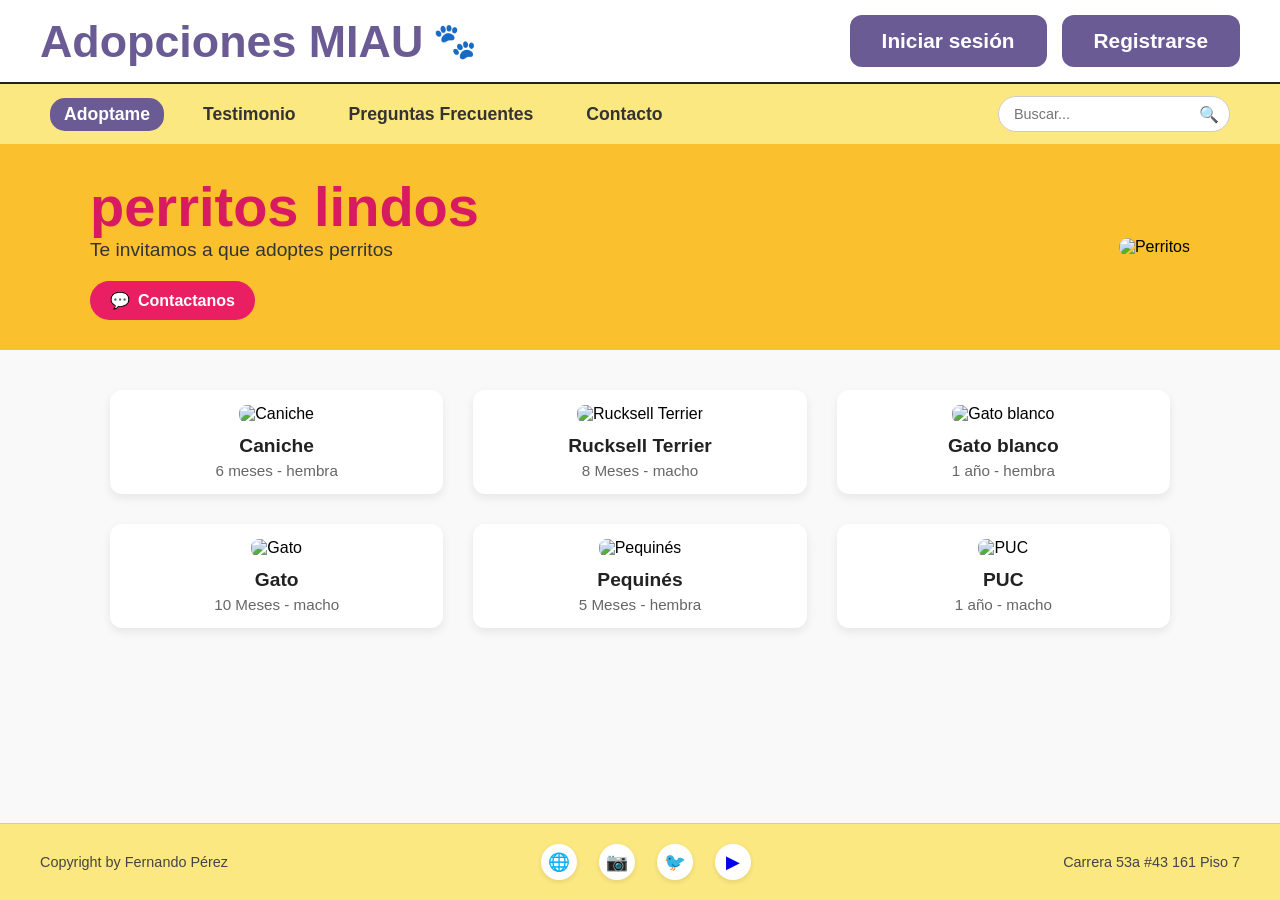
==== index.html @ 215008a0 "arreglo posicion footer y actualizo mas paginas de la web" ====
<!DOCTYPE html>
<html lang="es">
<head>
    <meta charset="UTF-8">
    <meta name="viewport" content="width=device-width, initial-scale=1.0">
    <title>Adopciones MIAU</title>
    <link rel="stylesheet" href="style.css">
</head>
<body>

    <!-- CABECERA PRINCIPAL -->
    <header class="header-top">
        <div class="header-content">
            <div class="brand">
                <span class="brand-text">Adopciones MIAU</span>
                <span class="pata-icon">🐾</span>
            </div>
            <div class="header-right">
                <a href="login.html" class="btn btn-primary">Iniciar sesión</a>
                <a href="registro.html" class="btn btn-secondary">Registrarse</a>
            </div>
        </div>
    </header>

    <!-- BARRA DE NAVEGACIÓN CON ENLACES A CADA PÁGINA -->
    <nav class="nav-bar">
        <div class="nav-links">
            <a href="index.html" class="nav-item active">Adoptame</a>
            <a href="testimonios.html" class="nav-item">Testimonio</a>
            <a href="faq.html" class="nav-item">Preguntas Frecuentes</a>
            <a href="contacto.html" class="nav-item">Contacto</a>
        </div>
        <div class="search-box">
            <input type="text" placeholder="Buscar...">
            <button class="search-btn">🔍</button>
        </div>
    </nav>

    <!-- BANNER DE BIENVENIDA -->
    <section class="hero-banner">
        <div class="hero-content">
            <div class="hero-text">
                <h1>perritos lindos</h1>
                <p>Te invitamos a que adoptes perritos</p>
                <a href="https://wa.me/" target="_blank" class="btn-wsp">
                    <span>💬</span> Contactanos
                </a>
            </div>
            <div class="hero-image">
                <img src="https://images.unsplash.com/photo-1543466835-00a7907e9de1?q=80&w=600" alt="Perritos">
            </div>
        </div>
    </section>

    <!-- CATÁLOGO DE MASCOTAS -->
    <main class="main-container">
        <div class="pets-grid">
            <div class="pet-card">
                <img src="https://images.unsplash.com/photo-1587300003388-59208cc962cb?q=80&w=400" alt="Caniche">
                <h3>Caniche</h3>
                <p>6 meses - hembra</p>
            </div>
            <div class="pet-card">
                <img src="https://images.unsplash.com/photo-1517849845537-4d257902454a?q=80&w=400" alt="Rucksell Terrier">
                <h3>Rucksell Terrier</h3>
                <p>8 Meses - macho</p>
            </div>
            <div class="pet-card">
                <img src="https://images.unsplash.com/photo-1514888286974-6c03e2ca1dba?q=80&w=400" alt="Gato blanco">
                <h3>Gato blanco</h3>
                <p>1 año - hembra</p>
            </div>
            <div class="pet-card">
                <img src="https://images.unsplash.com/photo-1537151625747-768eb6cf92b2?q=80&w=400" alt="Gato">
                <h3>Gato</h3>
                <p>10 Meses - macho</p>
            </div>
            <div class="pet-card">
                <img src="https://images.unsplash.com/photo-1543466835-00a7907e9de1?q=80&w=400" alt="Pequinés">
                <h3>Pequinés</h3>
                <p>5 Meses - hembra</p>
            </div>
            <div class="pet-card">
                <img src="https://images.unsplash.com/photo-1583511655857-d19b40a7a54e?q=80&w=400" alt="PUC">
                <h3>PUC</h3>
                <p>1 año - macho</p>
            </div>
        </div>
    </main>

    <!-- PIE DE PÁGINA -->
    <footer>
        <div class="footer-content">
            <p>Copyright by Fernando Pérez</p>
            <div class="social-icons">
                <a href="#">🌐</a>
                <a href="#">📷</a>
                <a href="#">🐦</a>
                <a href="#">▶</a>
            </div>
            <p>Carrera 53a #43 161 Piso 7</p>
        </div>
    </footer>

</body>
</html>
---- style.css ----
/* Reseteo general */
* {
    margin: 0;
    padding: 0;
    box-sizing: border-box;
    font-family: Arial, Helvetica, sans-serif;
}

body {
    background-color: #f9f9f9;
}

/* --- CABECERA VIOLETA ORIGINAL --- */
.header-top {
    width: 100%;
    background-color: #ffffff;
    border-bottom: 2px solid #222;
    padding: 15px 40px;
}

.header-content {
    display: flex;
    justify-content: space-between;
    align-items: center;
}

.brand {
    display: flex;
    align-items: center;
    gap: 10px;
}

.brand-text {
    font-size: 2.8rem;
    font-weight: bold;
    color: #6b5b95;
}

.pata-icon {
    font-size: 2.2rem;
}

.header-right {
    display: flex;
    gap: 15px;
}

/* Estilo para agrandar los botones de la cabecera */
.btn {
    text-decoration: none;
    padding: 14px 32px;      /* Más altos y más anchos */
    border-radius: 12px;     /* Bordes suavemente redondeados */
    font-size: 1.3rem;       /* Texto más grande */
    font-weight: bold;
    background-color: #6b5b95;
    color: #ffffff;
    transition: all 0.2s ease;
    display: inline-block;
}

.btn:hover {
    background-color: #55477b;
    transform: translateY(-2px); /* Efecto al pasar el mouse */
}

/* --- BARRA DE NAVEGACIÓN AMARILLA */
.nav-bar {
    background-color: #fce881;
    display: flex;
    justify-content: space-between;
    align-items: center;
    padding: 12px 50px;
}

.nav-links {
    display: flex;
    gap: 25px;
}

.nav-item {
    text-decoration: none;
    color: #333;
    font-weight: bold;
    font-size: 1.1rem;
    padding: 6px 14px;
    border-radius: 15px;
}

.nav-item.active, .nav-item:hover {
    background-color: #6b5b95;
    color: white;
}

.search-box {
    display: flex;
    align-items: center;
    background: white;
    border-radius: 20px;
    padding: 4px 10px;
    border: 1px solid #ccc;
}

.search-box input {
    border: none;
    outline: none;
    padding: 5px;
    font-size: 0.9rem;
}

.search-btn {
    background: none;
    border: none;
    cursor: pointer;
    font-size: 1rem;
}

/* BANNER PRINCIPAL */
.hero-banner {
    background-color: #fbc02d;
    padding: 30px 50px;
}

.hero-content {
    display: flex;
    justify-content: space-between;
    align-items: center;
    max-width: 1100px;
    margin: 0 auto;
}

.hero-text h1 {
    font-size: 3.5rem;
    color: #d81b60;
    font-family: 'Comic Sans MS', cursive, sans-serif;
}

.hero-text p {
    font-size: 1.2rem;
    color: #333;
    margin-bottom: 20px;
}

.btn-wsp {
    display: inline-flex;
    align-items: center;
    gap: 8px;
    background-color: #e91e63;
    color: white;
    padding: 10px 20px;
    border-radius: 20px;
    text-decoration: none;
    font-weight: bold;
}

.hero-image img {
    max-width: 380px;
    border-radius: 15px;
    object-fit: cover;
}

/* --- CATÁLOGO DE MASCOTAS --- */
.main-container {
    max-width: 1100px;
    margin: 40px auto;
    padding: 0 20px;
}

.pets-grid {
    display: grid;
    grid-template-columns: repeat(auto-fit, minmax(280px, 1fr));
    gap: 30px;
}

.pet-card {
    background: white;
    border-radius: 12px;
    padding: 15px;
    text-align: center;
    box-shadow: 0 4px 10px rgba(0, 0, 0, 0.08);
}

.pet-card img {
    width: 100%;
    height: 220px;
    object-fit: cover;
    border-radius: 8px;
    margin-bottom: 12px;
}

.pet-card h3 {
    font-size: 1.2rem;
    color: #222;
    margin-bottom: 5px;
}

.pet-card p {
    color: #666;
    font-size: 0.95rem;
}

/* --- PIE DE PÁGINA --- */
footer {
    background-color: #fce881;
    padding: 15px 40px;
    margin-top: 50px;
}

.footer-content {
    display: flex;
    justify-content: space-between;
    align-items: center;
    font-size: 0.9rem;
    color: #444;
}

.social-icons a {
    text-decoration: none;
    font-size: 1.2rem;
    margin: 0 5px;
}
/* --- ESTILOS DE VISTAS SECUNDARIAS --- */
.layout-two-cols {
    display: grid;
    grid-template-columns: 1fr 1fr;
    gap: 40px;
    align-items: start;
}

/* Tarjeta Rosa para Formularios */
.pink-form-card {
    background-color: #ff6b6b;
    padding: 30px;
    border-radius: 25px;
    color: white;
    box-shadow: 0 4px 15px rgba(0,0,0,0.1);
}

.pink-form-card h2 {
    font-size: 1.8rem;
    margin-bottom: 20px;
    text-align: center;
    font-family: 'Comic Sans MS', cursive, sans-serif;
}

.pink-form-card label {
    display: block;
    margin-bottom: 5px;
    font-weight: bold;
    font-size: 0.9rem;
}

.pink-form-card input, 
.pink-form-card textarea {
    width: 100%;
    padding: 10px;
    border: none;
    border-radius: 12px;
    margin-bottom: 15px;
    outline: none;
}

.form-actions-inline {
    display: flex;
    justify-content: space-between;
    align-items: center;
}

.btn-attach {
    background: white;
    border: none;
    padding: 8px 15px;
    border-radius: 12px;
    font-weight: bold;
    cursor: pointer;
    color: #333;
}

.btn-send {
    background-color: #6b5b95;
    color: white;
    border: none;
    padding: 10px 20px;
    border-radius: 15px;
    font-weight: bold;
    cursor: pointer;
}

/* Testimonios */
.testimonial-card {
    display: flex;
    gap: 15px;
    background: white;
    padding: 15px;
    border-radius: 12px;
    margin-bottom: 20px;
    box-shadow: 0 2px 8px rgba(0,0,0,0.05);
}

.testimonial-card img {
    width: 100px;
    height: 120px;
    object-fit: cover;
    border-radius: 8px;
}

.testimonial-info p {
    font-size: 0.85rem;
    color: #555;
    margin-top: 5px;
}

/* Preguntas Frecuentes */
.faq-item {
    background: #fff8e7;
    margin-bottom: 10px;
    padding: 12px 18px;
    border-radius: 15px;
    cursor: pointer;
    font-weight: bold;
    color: #333;
}

.faq-item p {
    font-weight: normal;
    margin-top: 10px;
    font-size: 0.9rem;
    color: #555;
}

/* Contacto */
.hours-box {
    border: 1px solid #ccc;
    padding: 15px;
    text-align: center;
    border-radius: 8px;
    background: white;
    margin-bottom: 20px;
}

.location-box {
    text-align: center;
    margin-bottom: 20px;
}

.location-box h3, .wsp-box h3 {
    margin-bottom: 8px;
}

.wsp-box {
    text-align: center;
}

.wsp-large-btn {
    font-size: 3rem;
    text-decoration: none;
}
/* --- ARREGLAR DISEÑO DE LA PÁGINA Y EL FOOTER --- */
body {
    background-color: #f9f9f9;
    min-height: 100vh;
    display: flex;
    flex-direction: column;
}

/* Hace que el contenido principal ocupe el espacio y empuje el footer abajo */
.main-container {
    flex: 1;
    max-width: 1100px;
    margin: 40px auto;
    padding: 0 20px;
    width: 100%;
}

/* --- ESTILO MEJORADO PARA EL FOOTER Y SUS ÍCONOS --- */
footer {
    background-color: #fce881;
    padding: 20px 40px;
    margin-top: auto; /* Empuja el footer siempre al fondo de la pantalla */
    border-top: 1px solid #ebd260;
}

.footer-content {
    display: flex;
    justify-content: space-between;
    align-items: center;
    font-size: 0.9rem;
    color: #444;
    max-width: 1200px;
    margin: 0 auto;
}

.social-icons {
    display: flex;
    gap: 12px;
}

/* Convierte cada ícono en un botoncito circular blanco con sombrita */
.social-icons a {
    display: flex;
    align-items: center;
    justify-content: center;
    width: 36px;
    height: 36px;
    background-color: #ffffff;
    border-radius: 50%;
    text-decoration: none;
    font-size: 1.1rem;
    box-shadow: 0 2px 5px rgba(0, 0, 0, 0.1);
    transition: transform 0.2s ease;
}

.social-icons a:hover {
    transform: scale(1.1);
}
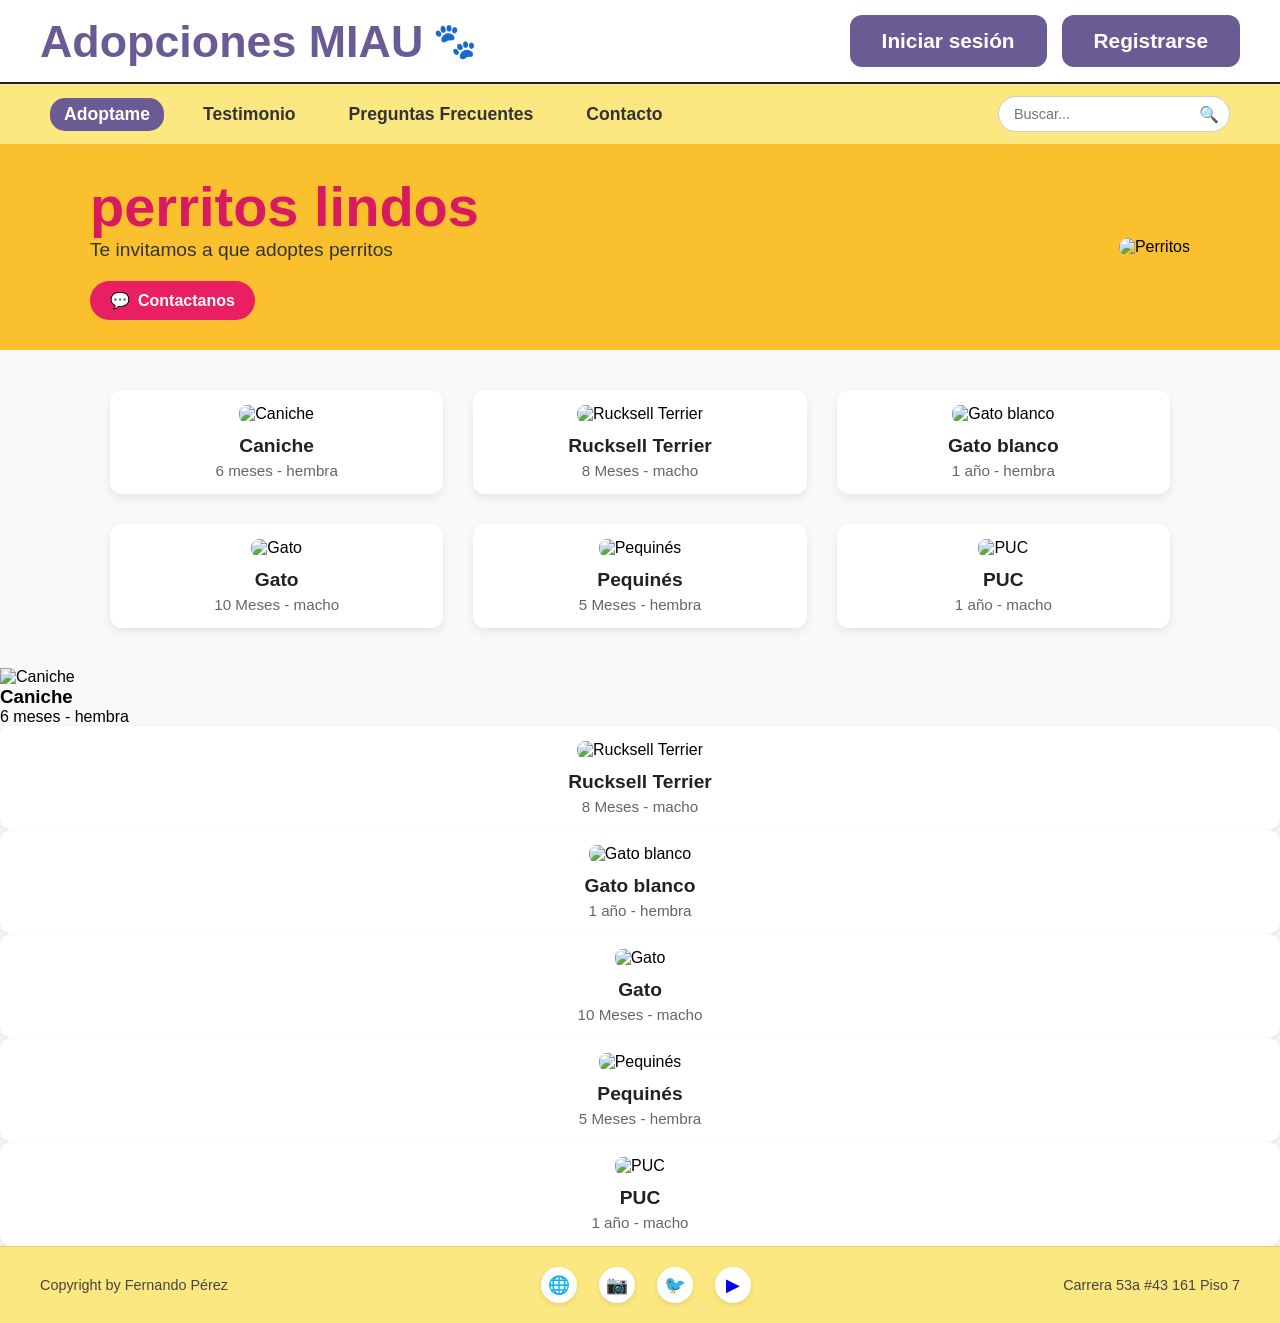
==== commit e1d78451: "Inclusion de backend al codigo (anda el registro y login y la busqueda) git commit -m e" ====
--- a/index.html
+++ b/index.html
@@ -52,10 +52,10 @@
         </div>
     </section>
 
-    <!-- CATÁLOGO DE MASCOTAS -->
+    <!-- CATÁLOGO DE MASCOTAS  -->
     <main class="main-container">
-        <div class="pets-grid">
-            <div class="pet-card">
+        <div class="pets-grid"></div>
+    </main>
                 <img src="https://images.unsplash.com/photo-1587300003388-59208cc962cb?q=80&w=400" alt="Caniche">
                 <h3>Caniche</h3>
                 <p>6 meses - hembra</p>
@@ -102,5 +102,6 @@
         </div>
     </footer>
 
+<script src="script.js"></script>
 </body>
 </html>
--- a/style.css
+++ b/style.css
@@ -411,4 +411,94 @@
 
 .social-icons a:hover {
     transform: scale(1.1);
+}
+/* --- ESTILOS DE LOGIN Y REGISTRO --- */
+.auth-container {
+    flex: 1;
+    display: flex;
+    justify-content: center;
+    align-items: center;
+    padding: 40px 20px;
+}
+
+.auth-card {
+    background-color: #ff6b6b;
+    border-radius: 30px;
+    display: flex;
+    max-width: 800px;
+    width: 100%;
+    overflow: hidden;
+    box-shadow: 0 5px 20px rgba(0,0,0,0.15);
+    padding: 25px;
+    gap: 20px;
+    align-items: center;
+}
+
+.auth-image {
+    flex: 1;
+    display: flex;
+    justify-content: center;
+    align-items: center;
+}
+
+.auth-image img {
+    width: 100%;
+    height: 250px;
+    object-fit: cover;
+    border-radius: 20px;
+}
+
+.auth-form-side {
+    flex: 1;
+    display: flex;
+    flex-direction: column;
+    align-items: center;
+}
+
+.auth-cat-icon {
+    font-size: 2.5rem;
+    margin-bottom: 10px;
+}
+
+.auth-form-side form {
+    width: 100%;
+    display: flex;
+    flex-direction: column;
+}
+
+.auth-form-side label {
+    color: white;
+    font-weight: bold;
+    font-size: 0.9rem;
+    margin-bottom: 4px;
+    display: block;
+    text-align: center;
+}
+
+.auth-form-side input {
+    width: 100%;
+    padding: 8px 12px;
+    border: none;
+    border-radius: 15px;
+    margin-bottom: 12px;
+    outline: none;
+    text-align: center;
+}
+
+.btn-auth-submit {
+    background-color: #6b5b95;
+    color: white;
+    border: none;
+    padding: 10px 20px;
+    border-radius: 15px;
+    font-weight: bold;
+    font-size: 1rem;
+    cursor: pointer;
+    margin-top: 10px;
+    align-self: center;
+    transition: background 0.2s;
+}
+
+.btn-auth-submit:hover {
+    background-color: #55477b;
 }
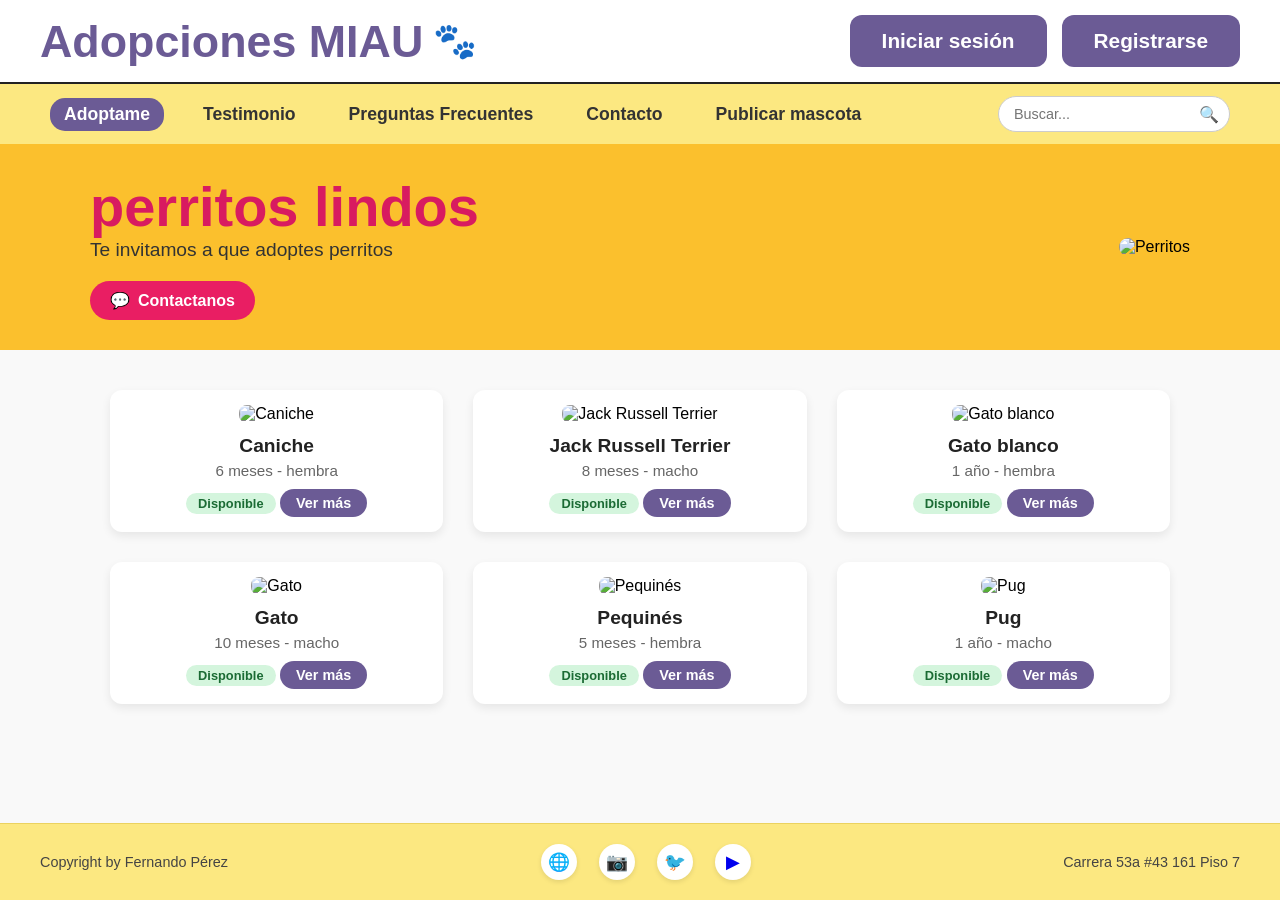
==== commit e74bac27: "Inclusion de apartado de solicitudes de mascotas + perfil propio + solicitudes ajenas de adopcion + " ====
--- a/index.html
+++ b/index.html
@@ -22,7 +22,7 @@
         </div>
     </header>
 
-    <!-- BARRA DE NAVEGACIÓN CON ENLACES A CADA PÁGINA -->
+    <!-- BARRA DE NAVEGACIÓN (script.js le agrega "Publicar mascota" y "Mi perfil") -->
     <nav class="nav-bar">
         <div class="nav-links">
             <a href="index.html" class="nav-item active">Adoptame</a>
@@ -52,40 +52,9 @@
         </div>
     </section>
 
-    <!-- CATÁLOGO DE MASCOTAS  -->
+    <!-- CATÁLOGO DE MASCOTAS: las tarjetas las crea script.js -->
     <main class="main-container">
         <div class="pets-grid"></div>
-    </main>
-                <img src="https://images.unsplash.com/photo-1587300003388-59208cc962cb?q=80&w=400" alt="Caniche">
-                <h3>Caniche</h3>
-                <p>6 meses - hembra</p>
-            </div>
-            <div class="pet-card">
-                <img src="https://images.unsplash.com/photo-1517849845537-4d257902454a?q=80&w=400" alt="Rucksell Terrier">
-                <h3>Rucksell Terrier</h3>
-                <p>8 Meses - macho</p>
-            </div>
-            <div class="pet-card">
-                <img src="https://images.unsplash.com/photo-1514888286974-6c03e2ca1dba?q=80&w=400" alt="Gato blanco">
-                <h3>Gato blanco</h3>
-                <p>1 año - hembra</p>
-            </div>
-            <div class="pet-card">
-                <img src="https://images.unsplash.com/photo-1537151625747-768eb6cf92b2?q=80&w=400" alt="Gato">
-                <h3>Gato</h3>
-                <p>10 Meses - macho</p>
-            </div>
-            <div class="pet-card">
-                <img src="https://images.unsplash.com/photo-1543466835-00a7907e9de1?q=80&w=400" alt="Pequinés">
-                <h3>Pequinés</h3>
-                <p>5 Meses - hembra</p>
-            </div>
-            <div class="pet-card">
-                <img src="https://images.unsplash.com/photo-1583511655857-d19b40a7a54e?q=80&w=400" alt="PUC">
-                <h3>PUC</h3>
-                <p>1 año - macho</p>
-            </div>
-        </div>
     </main>
 
     <!-- PIE DE PÁGINA -->
--- a/style.css
+++ b/style.css
@@ -501,4 +501,232 @@
 
 .btn-auth-submit:hover {
     background-color: #55477b;
+}
+
+/* =====================================================================
+   NUEVOS ESTILOS: detalle de mascota, publicar, perfil y responsive
+   (todo lo de arriba es tu CSS original, sin cambios)
+   ===================================================================== */
+
+/* Hace que el atributo "hidden" siempre oculte el elemento */
+[hidden] { display: none !important; }
+
+/* --- Cabecera con sesión iniciada --- */
+.saludo-usuario {
+    align-self: center;
+    font-weight: bold;
+    color: #6b5b95;
+    font-size: 1.1rem;
+    text-decoration: none;
+}
+.saludo-usuario:hover { text-decoration: underline; }
+.header-right button.btn { cursor: pointer; border: none; }
+
+/* --- Menú: que los enlaces se acomoden si no entran --- */
+.nav-bar { flex-wrap: wrap; gap: 10px; }
+.nav-links { flex-wrap: wrap; }
+
+/* --- Tarjetas del catálogo (ahora son enlaces) --- */
+a.pet-card {
+    display: block;
+    text-decoration: none;
+    color: inherit;
+    transition: transform 0.2s ease, box-shadow 0.2s ease;
+}
+a.pet-card:hover {
+    transform: translateY(-4px);
+    box-shadow: 0 8px 18px rgba(0, 0, 0, 0.15);
+}
+.pet-card.adoptada img { filter: grayscale(1); opacity: 0.7; }
+
+.btn-ver {
+    display: inline-block;
+    margin-top: 10px;
+    background: #6b5b95;
+    color: #fff;
+    padding: 6px 16px;
+    border-radius: 15px;
+    font-weight: bold;
+    font-size: 0.9rem;
+}
+
+.sin-resultados {
+    grid-column: 1 / -1;
+    text-align: center;
+    color: #666;
+    font-size: 1.2rem;
+}
+
+/* --- Etiquetas de estado de la mascota --- */
+.etiqueta {
+    display: inline-block;
+    padding: 3px 12px;
+    border-radius: 12px;
+    font-size: 0.8rem;
+    font-weight: bold;
+}
+.etiqueta-disponible { background: #d4f5dd; color: #1b6b34; }
+.etiqueta-adoptada { background: #e0e0e0; color: #555; }
+
+/* --- Detalle de la mascota --- */
+.detalle-card {
+    display: grid;
+    grid-template-columns: 1fr 1fr;
+    gap: 30px;
+    background: #fff;
+    padding: 25px;
+    border-radius: 20px;
+    box-shadow: 0 4px 15px rgba(0, 0, 0, 0.08);
+}
+.detalle-foto img {
+    width: 100%;
+    max-height: 420px;
+    object-fit: cover;
+    border-radius: 15px;
+}
+.detalle-info h1 { color: #6b5b95; margin-bottom: 10px; }
+.detalle-info h3 { margin-top: 15px; margin-bottom: 5px; }
+.detalle-info p { color: #555; line-height: 1.5; }
+.detalle-datos { list-style: none; margin: 15px 0; }
+.detalle-datos li { padding: 6px 0; border-bottom: 1px solid #eee; }
+.publicado-por { margin-top: 15px; font-size: 0.9rem; }
+
+.btn-adoptar {
+    margin-top: 20px;
+    background: #e91e63;
+    color: #fff;
+    border: none;
+    padding: 14px 28px;
+    border-radius: 15px;
+    font-size: 1.1rem;
+    font-weight: bold;
+    cursor: pointer;
+}
+.btn-adoptar:hover:not(:disabled) { background: #c2185b; }
+.btn-adoptar:disabled { background: #bbb; cursor: not-allowed; }
+
+#seccion-solicitud { max-width: 600px; margin: 30px auto 0; }
+
+/* --- Formulario de publicar --- */
+.form-centrado { max-width: 600px; margin: 0 auto; }
+.fila-doble { display: grid; grid-template-columns: 1fr 1fr; gap: 15px; }
+
+.pink-form-card select {
+    width: 100%;
+    padding: 10px;
+    border: none;
+    border-radius: 12px;
+    margin-bottom: 15px;
+    outline: none;
+    background: #fff;
+}
+.pink-form-card input[type="file"] { background: #fff; }
+.pink-form-card input[type="checkbox"] { width: auto; margin: 0 8px 0 0; }
+
+.check-group { display: flex; align-items: center; margin-bottom: 12px; }
+.check-group label { margin-bottom: 0; }
+
+.separador-o { text-align: center; font-weight: bold; margin: 0 0 12px; }
+.ayuda { font-size: 0.8rem; margin: -8px 0 15px; }
+
+.vista-previa {
+    display: block;
+    width: 100%;
+    max-height: 220px;
+    object-fit: cover;
+    border-radius: 12px;
+    margin-bottom: 15px;
+}
+
+/* --- Perfil --- */
+.perfil-cabecera {
+    background: #fff;
+    border-radius: 20px;
+    padding: 20px 25px;
+    box-shadow: 0 4px 15px rgba(0, 0, 0, 0.08);
+    margin-bottom: 30px;
+    display: flex;
+    justify-content: space-between;
+    align-items: center;
+    flex-wrap: wrap;
+    gap: 10px;
+}
+.perfil-cabecera h1 { color: #6b5b95; }
+.perfil-cabecera p { color: #666; }
+
+.perfil-seccion { margin-bottom: 35px; }
+.perfil-seccion h2 { color: #6b5b95; margin-bottom: 15px; }
+
+.item-perfil {
+    display: flex;
+    gap: 15px;
+    align-items: center;
+    flex-wrap: wrap;
+    background: #fff;
+    padding: 12px;
+    border-radius: 12px;
+    margin-bottom: 12px;
+    box-shadow: 0 2px 8px rgba(0, 0, 0, 0.06);
+}
+.item-perfil img, .sin-foto {
+    width: 90px;
+    height: 90px;
+    object-fit: cover;
+    border-radius: 10px;
+    flex-shrink: 0;
+}
+.sin-foto {
+    display: flex;
+    align-items: center;
+    justify-content: center;
+    background: #eee;
+    font-size: 2rem;
+}
+.item-info { flex: 1; min-width: 200px; }
+.item-info h4 { margin-bottom: 4px; }
+.item-info p { font-size: 0.9rem; color: #555; margin-bottom: 4px; }
+.mensaje-solicitud { font-style: italic; }
+.item-acciones { display: flex; gap: 8px; flex-wrap: wrap; }
+
+.estado {
+    display: inline-block;
+    padding: 3px 12px;
+    border-radius: 12px;
+    font-size: 0.8rem;
+    font-weight: bold;
+}
+.estado-pendiente { background: #fff3cd; color: #7a5b00; }
+.estado-aceptada  { background: #d4f5dd; color: #1b6b34; }
+.estado-rechazada { background: #fde0e0; color: #a12626; }
+.estado-cancelada { background: #e0e0e0; color: #555; }
+
+.btn-mini {
+    display: inline-block;
+    border: none;
+    padding: 8px 14px;
+    border-radius: 12px;
+    font-weight: bold;
+    font-size: 0.85rem;
+    cursor: pointer;
+    text-decoration: none;
+}
+.btn-ok { background: #2e9e55; color: #fff; }
+.btn-peligro { background: #e53935; color: #fff; }
+.btn-link { background: #6b5b95; color: #fff; }
+
+.vacio { color: #777; background: #fff; padding: 15px; border-radius: 12px; }
+
+/* --- Celulares y pantallas chicas --- */
+@media (max-width: 768px) {
+    .layout-two-cols, .detalle-card, .fila-doble { grid-template-columns: 1fr; }
+    .auth-card { flex-direction: column; }
+    .header-top { padding: 15px 20px; }
+    .header-content, .footer-content { flex-direction: column; gap: 10px; text-align: center; }
+    .header-right { flex-wrap: wrap; justify-content: center; }
+    .brand-text { font-size: 1.8rem; }
+    .btn { padding: 10px 18px; font-size: 1rem; }
+    .nav-bar { padding: 12px 20px; justify-content: center; }
+    .hero-content { flex-direction: column; text-align: center; }
+    .hero-image img { max-width: 100%; }
+    .hero-text h1 { font-size: 2.2rem; }
 }
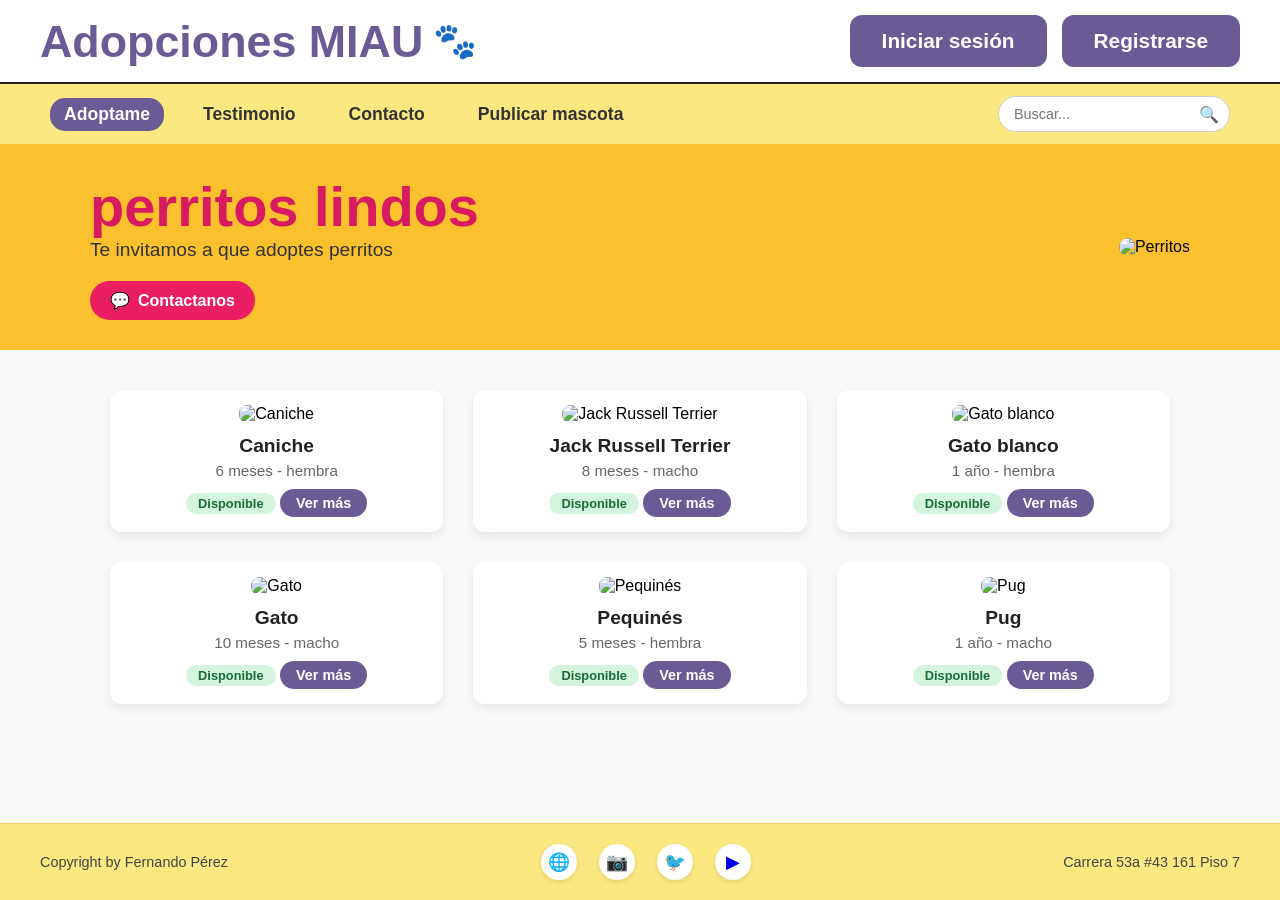
==== commit 3afe277c: "Inclusion de datos en el perfil, testimonios funcionando, preguntas frecuentes eliminadas y busqueda" ====
--- a/index.html
+++ b/index.html
@@ -27,7 +27,6 @@
         <div class="nav-links">
             <a href="index.html" class="nav-item active">Adoptame</a>
             <a href="testimonios.html" class="nav-item">Testimonio</a>
-            <a href="faq.html" class="nav-item">Preguntas Frecuentes</a>
             <a href="contacto.html" class="nav-item">Contacto</a>
         </div>
         <div class="search-box">
--- a/style.css
+++ b/style.css
@@ -729,4 +729,57 @@
     .hero-content { flex-direction: column; text-align: center; }
     .hero-image img { max-width: 100%; }
     .hero-text h1 { font-size: 2.2rem; }
+}
+
+
+/* =====================================================================
+   NUEVOS ESTILOS: testimonios dinámicos, contacto y "Mis datos"
+   ===================================================================== */
+
+/* --- Testimonios dinámicos --- */
+.testimonial-info { flex: 1; }
+.testimonial-info h4 { color: #6b5b95; }
+.testimonial-card .sin-foto { width: 100px; height: 120px; }
+.testimonial-pie {
+    display: flex;
+    align-items: center;
+    gap: 10px;
+    flex-wrap: wrap;
+    font-size: 0.8rem;
+    color: #777;
+}
+
+/* --- Datos de contacto (aparecen cuando se acepta una adopción) --- */
+.contacto-box {
+    background: #d4f5dd;
+    border-radius: 10px;
+    padding: 8px 12px;
+    margin: 6px 0;
+}
+.contacto-box p { color: #1b6b34; font-weight: bold; margin: 2px 0; }
+
+/* --- Perfil: formulario "Mis datos" --- */
+.form-datos {
+    background: #fff;
+    padding: 20px 25px;
+    border-radius: 20px;
+    box-shadow: 0 4px 15px rgba(0, 0, 0, 0.08);
+    max-width: 500px;
+}
+.form-datos label { display: block; font-weight: bold; font-size: 0.9rem; margin-bottom: 5px; }
+.form-datos input {
+    width: 100%;
+    padding: 10px;
+    border: 1px solid #ccc;
+    border-radius: 12px;
+    margin-bottom: 14px;
+}
+.form-datos input:disabled { background: #f0f0f0; color: #777; }
+.aviso {
+    background: #fff3cd;
+    color: #7a5b00;
+    padding: 12px 16px;
+    border-radius: 12px;
+    margin-bottom: 15px;
+    font-weight: bold;
 }
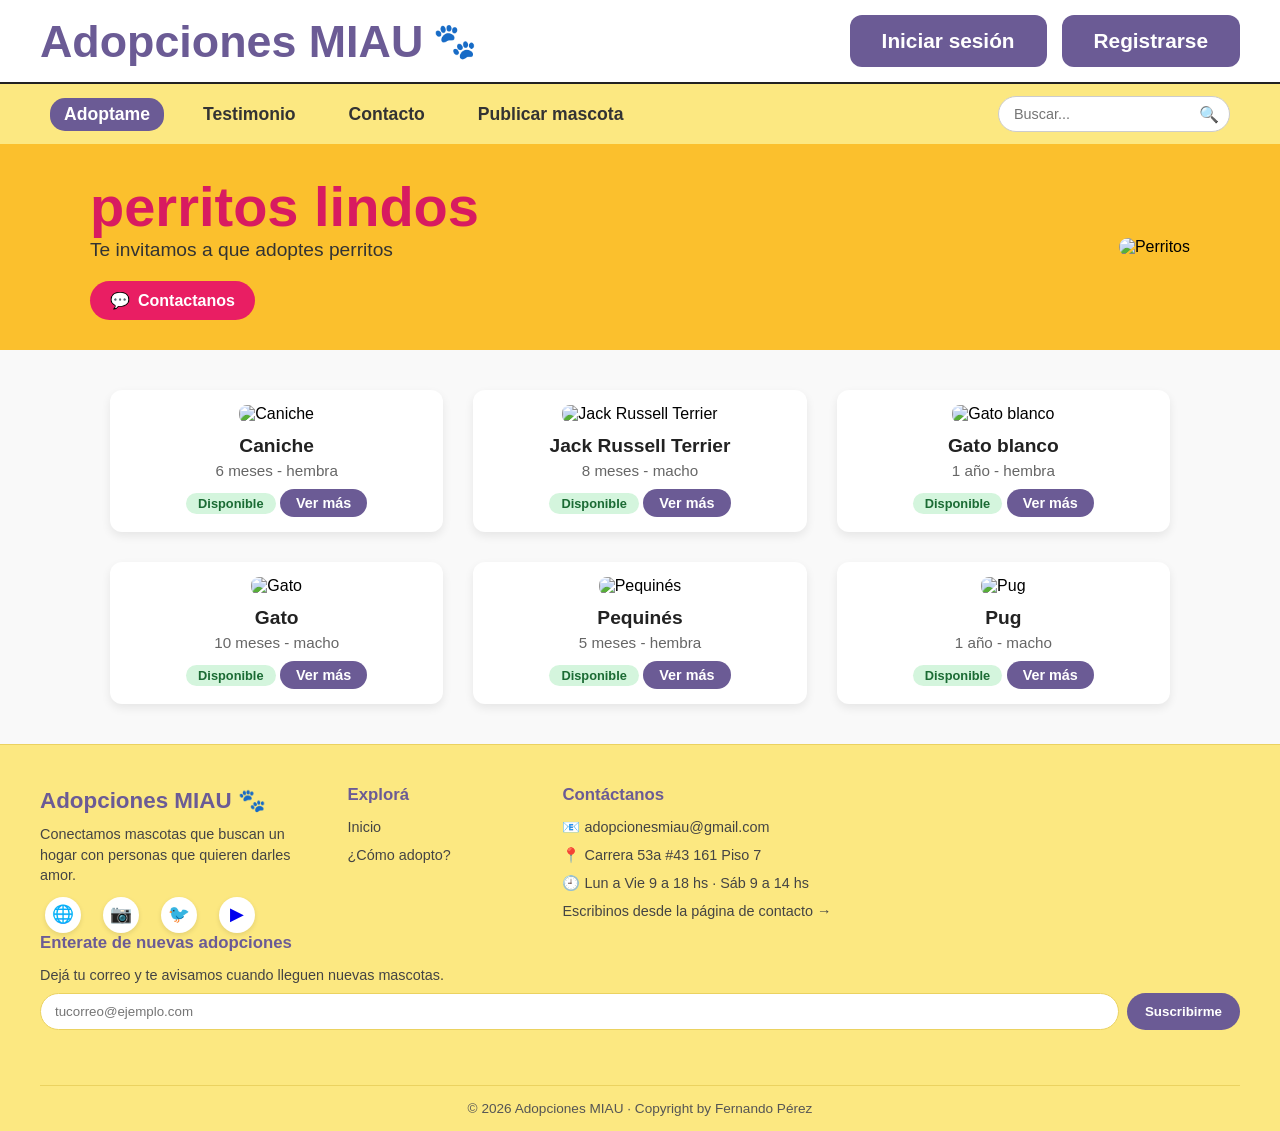
==== commit a159c243: "ee" ====
--- a/index.html
+++ b/index.html
@@ -58,15 +58,53 @@
 
     <!-- PIE DE PÁGINA -->
     <footer>
-        <div class="footer-content">
-            <p>Copyright by Fernando Pérez</p>
-            <div class="social-icons">
-                <a href="#">🌐</a>
-                <a href="#">📷</a>
-                <a href="#">🐦</a>
-                <a href="#">▶</a>
+        <div class="footer-grid">
+
+            <!-- Marca -->
+            <div class="footer-col">
+                <p class="footer-marca">Adopciones MIAU 🐾</p>
+                <p>Conectamos mascotas que buscan un hogar con personas que quieren darles amor.</p>
+                <div class="social-icons">
+                    <a href="#" aria-label="Sitio web">🌐</a>
+                    <a href="#" aria-label="Instagram">📷</a>
+                    <a href="#" aria-label="Twitter">🐦</a>
+                    <a href="#" aria-label="YouTube">▶</a>
+                </div>
             </div>
-            <p>Carrera 53a #43 161 Piso 7</p>
+
+            <!-- Inicio y ¿Cómo adopto? -->
+            <div class="footer-col">
+                <h4>Explorá</h4>
+                <ul>
+                    <li><a href="index.html">Inicio</a></li>
+                    <li><a href="como-adoptar.html">¿Cómo adopto?</a></li>
+                </ul>
+            </div>
+
+            <!-- Contáctanos -->
+            <di  v class="footer-col">
+                <h4>Contáctanos</h4>
+                <p>📧 <a href="mailto:adopcionesmiau@gmail.com">adopcionesmiau@gmail.com</a></p>
+                <p>📍 Carrera 53a #43 161 Piso 7</p>
+                <p>🕘 Lun a Vie 9 a 18 hs · Sáb 9 a 14 hs</p>
+                <p><a href="contacto.html">Escribinos desde la página de contacto →</a></p>
+            </div>
+
+            <!-- Newsletter: el código está en script.js (iniciarFooter) -->
+            <div class="footer-col">
+                <h4>Enterate de nuevas adopciones</h4>
+                <p>Dejá tu correo y te avisamos cuando lleguen nuevas mascotas.</p>
+                <form id="form-newsletter" class="footer-newsletter-form">
+                    <input type="email" id="newsletter-email" placeholder="tucorreo@ejemplo.com" aria-label="Tu correo electrónico" required>
+                    <button type="submit">Suscribirme</button>
+                </form>
+                <p id="newsletter-msg" class="newsletter-msg" role="status"></p>
+            </div>
+
+        </div>
+
+        <div class="footer-bottom">
+            <p>© <span class="anio-actual">2026</span> Adopciones MIAU · Copyright by Fernando Pérez</p>
         </div>
     </footer>
 
--- a/style.css
+++ b/style.css
@@ -782,4 +782,120 @@
     border-radius: 12px;
     margin-bottom: 15px;
     font-weight: bold;
-}+}
+
+
+/* =====================================================================
+   NUEVO FOOTER (4 columnas con apartados)
+   ===================================================================== */
+footer { padding: 40px 40px 0; }
+
+.footer-grid {
+    display: grid;
+    grid-template-columns: 1.2fr 0.8fr 1.3fr 1.5fr;
+    gap: 30px;
+    max-width: 1200px;
+    margin: 0 auto;
+}
+
+.footer-col h4 { color: #6b5b95; font-size: 1.05rem; margin-bottom: 12px; }
+.footer-col p, .footer-col li { font-size: 0.9rem; color: #444; margin-bottom: 8px; line-height: 1.4; }
+.footer-col ul { list-style: none; }
+.footer-col li a, .footer-col p a { color: #444; text-decoration: none; }
+.footer-col li a:hover, .footer-col p a:hover { color: #6b5b95; text-decoration: underline; }
+
+.footer-marca { font-size: 1.4rem !important; font-weight: bold; color: #6b5b95 !important; }
+.footer-col .social-icons { margin-top: 12px; }
+
+/* Newsletter */
+.footer-newsletter-form { display: flex; gap: 8px; flex-wrap: wrap; }
+.footer-newsletter-form input {
+    flex: 1;
+    min-width: 150px;
+    padding: 10px 14px;
+    border: 1px solid #ebd260;
+    border-radius: 20px;
+    outline: none;
+}
+.footer-newsletter-form button {
+    background: #6b5b95;
+    color: #fff;
+    border: none;
+    padding: 10px 18px;
+    border-radius: 20px;
+    font-weight: bold;
+    cursor: pointer;
+    transition: background 0.2s;
+}
+.footer-newsletter-form button:hover { background: #55477b; }
+.newsletter-msg { margin-top: 8px; font-weight: bold; min-height: 1.2em; }
+.newsletter-msg.ok { color: #1b6b34 !important; }
+.newsletter-msg.error { color: #a12626 !important; }
+
+/* Barra de abajo con el copyright */
+.footer-bottom {
+    border-top: 1px solid #ebd260;
+    margin: 30px auto 0;
+    max-width: 1200px;
+    padding: 15px 0;
+    text-align: center;
+    font-size: 0.85rem;
+    color: #555;
+}
+
+@media (max-width: 900px) {
+    .footer-grid { grid-template-columns: 1fr 1fr; }
+}
+@media (max-width: 768px) {
+    footer { padding: 30px 20px 0; }
+    .footer-grid { grid-template-columns: 1fr; }
+}
+
+
+/* =====================================================================
+   PÁGINA "¿CÓMO ADOPTO?"
+   ===================================================================== */
+.pagina-titulo { text-align: center; margin-bottom: 30px; }
+.pagina-titulo h1 { color: #6b5b95; font-size: 2.2rem; margin-bottom: 8px; }
+.pagina-titulo p { color: #555; font-size: 1.1rem; }
+
+.pasos-grid {
+    display: grid;
+    grid-template-columns: repeat(auto-fit, minmax(180px, 1fr));
+    gap: 20px;
+    margin-bottom: 35px;
+}
+.paso-card {
+    background: #fff;
+    border-radius: 20px;
+    padding: 25px 20px;
+    text-align: center;
+    box-shadow: 0 4px 15px rgba(0, 0, 0, 0.08);
+}
+.paso-numero {
+    width: 44px;
+    height: 44px;
+    margin: 0 auto 12px;
+    border-radius: 50%;
+    background: #6b5b95;
+    color: #fff;
+    font-weight: bold;
+    font-size: 1.3rem;
+    display: flex;
+    align-items: center;
+    justify-content: center;
+}
+.paso-icono { font-size: 2.2rem; margin-bottom: 8px; }
+.paso-card h3 { color: #333; margin-bottom: 8px; }
+.paso-card p { color: #555; font-size: 0.9rem; line-height: 1.5; }
+
+.requisitos-box {
+    background: #fff8e7;
+    border-radius: 20px;
+    padding: 25px 30px;
+    margin-bottom: 30px;
+}
+.requisitos-box h2 { color: #6b5b95; margin-bottom: 10px; }
+.requisitos-box ul { margin-left: 20px; line-height: 1.8; color: #444; }
+
+.cta-centrado { text-align: center; }
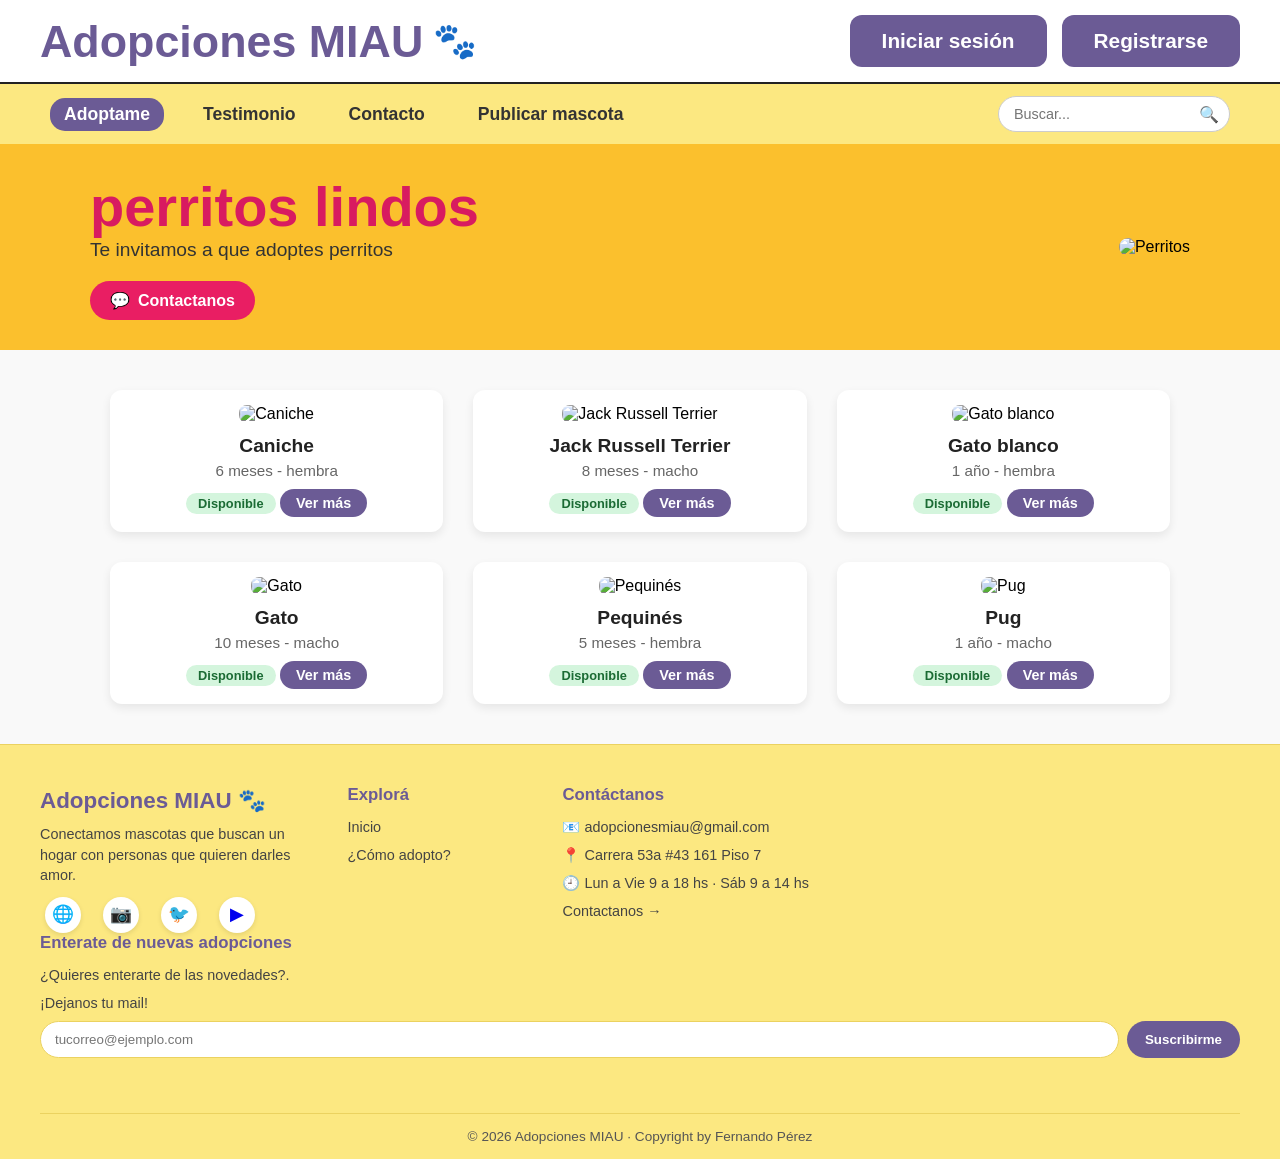
==== commit 7ca1927c: "Actualizacion del footer" ====
--- a/index.html
+++ b/index.html
@@ -87,13 +87,14 @@
                 <p>📧 <a href="mailto:adopcionesmiau@gmail.com">adopcionesmiau@gmail.com</a></p>
                 <p>📍 Carrera 53a #43 161 Piso 7</p>
                 <p>🕘 Lun a Vie 9 a 18 hs · Sáb 9 a 14 hs</p>
-                <p><a href="contacto.html">Escribinos desde la página de contacto →</a></p>
+                <p><a href="contacto.html">Contactanos →</a></p>
             </div>
 
             <!-- Newsletter: el código está en script.js (iniciarFooter) -->
             <div class="footer-col">
                 <h4>Enterate de nuevas adopciones</h4>
-                <p>Dejá tu correo y te avisamos cuando lleguen nuevas mascotas.</p>
+                <p>¿Quieres enterarte de las novedades?.</p>
+                <p>¡Dejanos tu mail!</p>
                 <form id="form-newsletter" class="footer-newsletter-form">
                     <input type="email" id="newsletter-email" placeholder="tucorreo@ejemplo.com" aria-label="Tu correo electrónico" required>
                     <button type="submit">Suscribirme</button>
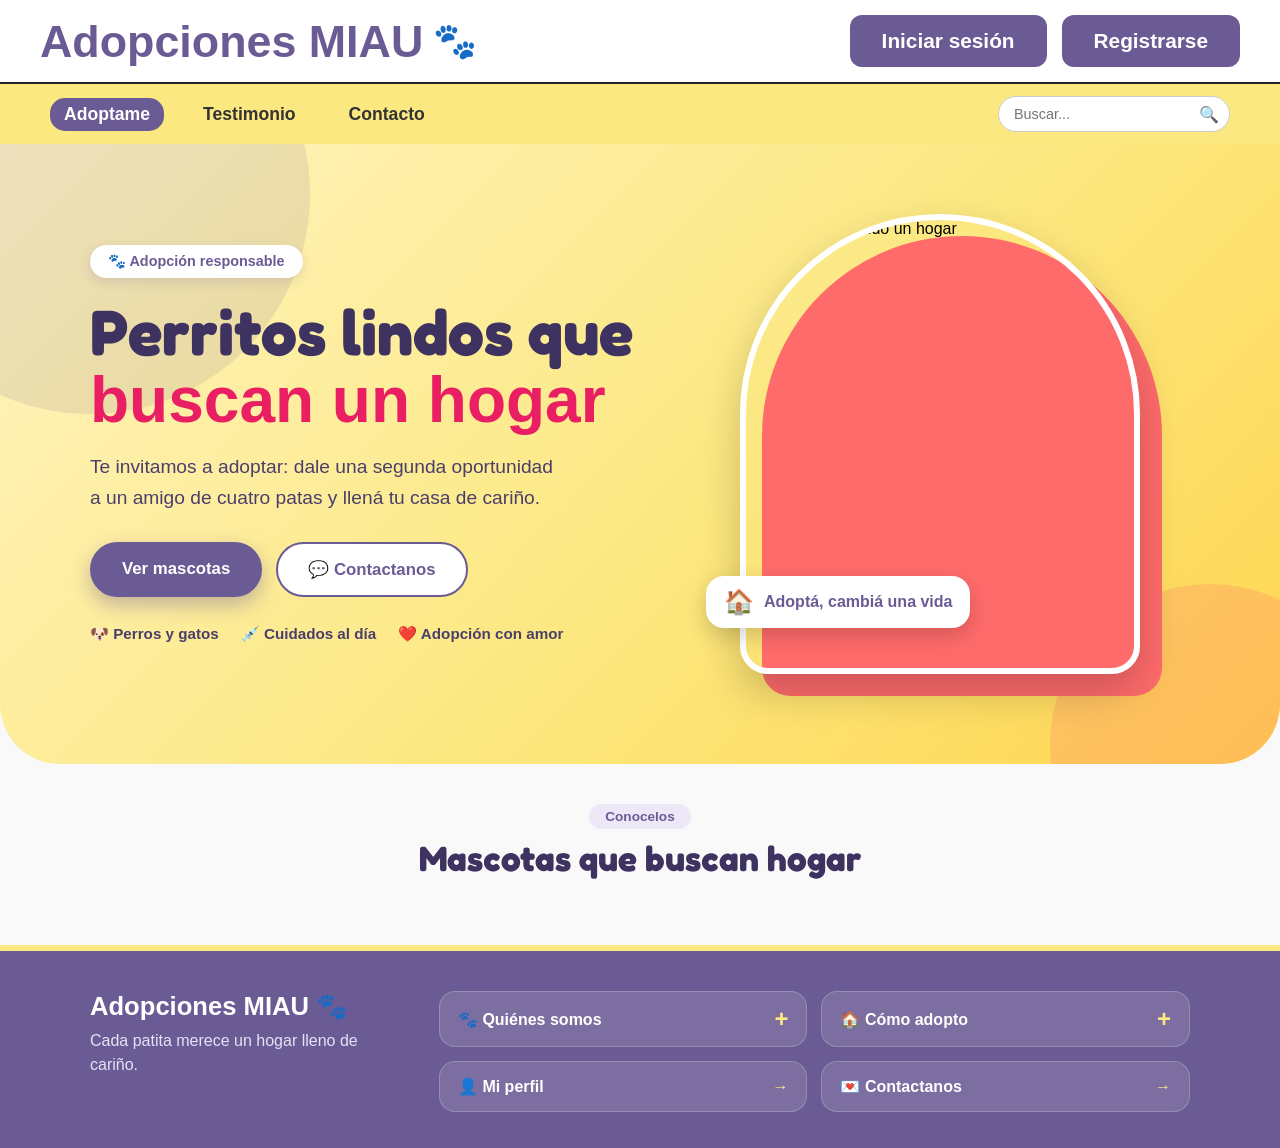
==== commit 02954580: "Muchas mejoras de diseño mas panel de notificaciones y filtros efectivos" ====
--- a/index.html
+++ b/index.html
@@ -39,73 +39,63 @@
     <section class="hero-banner">
         <div class="hero-content">
             <div class="hero-text">
-                <h1>perritos lindos</h1>
-                <p>Te invitamos a que adoptes perritos</p>
-                <a href="https://wa.me/" target="_blank" class="btn-wsp">
-                    <span>💬</span> Contactanos
-                </a>
+                <span class="hero-etiqueta">🐾 Adopción responsable</span>
+                <h1>Perritos lindos que <em>buscan un hogar</em></h1>
+                <p>Te invitamos a adoptar: dale una segunda oportunidad a un amigo de cuatro patas y llená tu casa de cariño.</p>
+                <div class="hero-botones">
+                    <a href="#catalogo" class="btn-hero btn-hero-principal">Ver mascotas</a>
+                    <a href="contacto.html" class="btn-hero btn-hero-secundario">💬 Contactanos</a>
+                </div>
+                <ul class="hero-puntos">
+                    <li>🐶 Perros y gatos</li>
+                    <li>💉 Cuidados al día</li>
+                    <li>❤️ Adopción con amor</li>
+                </ul>
             </div>
             <div class="hero-image">
-                <img src="https://images.unsplash.com/photo-1543466835-00a7907e9de1?q=80&w=600" alt="Perritos">
+                <img src="https://images.unsplash.com/photo-1543466835-00a7907e9de1?q=80&w=800" alt="Perrito esperando un hogar">
+                <div class="hero-sello"><span>🏠</span> Adoptá, cambiá una vida</div>
             </div>
         </div>
     </section>
 
     <!-- CATÁLOGO DE MASCOTAS: las tarjetas las crea script.js -->
-    <main class="main-container">
+    <main class="main-container" id="catalogo">
+        <div class="seccion-titulo">
+            <span>Conocelos</span>
+            <h2>Mascotas que buscan hogar</h2>
+        </div>
         <div class="pets-grid"></div>
     </main>
 
     <!-- PIE DE PÁGINA -->
-    <footer>
-        <div class="footer-grid">
-
-            <!-- Marca -->
-            <div class="footer-col">
-                <p class="footer-marca">Adopciones MIAU 🐾</p>
-                <p>Conectamos mascotas que buscan un hogar con personas que quieren darles amor.</p>
-                <div class="social-icons">
-                    <a href="#" aria-label="Sitio web">🌐</a>
-                    <a href="#" aria-label="Instagram">📷</a>
-                    <a href="#" aria-label="Twitter">🐦</a>
-                    <a href="#" aria-label="YouTube">▶</a>
-                </div>
+    <footer class="footer-miau">
+        <div class="footer-inner">
+            <div class="footer-marca">
+                <strong>Adopciones MIAU 🐾</strong>
+                <p>Cada patita merece un hogar lleno de cariño.</p>
             </div>
-
-            <!-- Inicio y ¿Cómo adopto? -->
-            <div class="footer-col">
-                <h4>Explorá</h4>
-                <ul>
-                    <li><a href="index.html">Inicio</a></li>
-                    <li><a href="como-adoptar.html">¿Cómo adopto?</a></li>
-                </ul>
+            <div class="footer-mini-grid">
+                <details class="mini">
+                    <summary>🐾 Quiénes somos</summary>
+                    <div class="mini-cuerpo">
+                        <p>Somos una comunidad que conecta mascotas que buscan hogar con personas dispuestas a darles uno. Cualquiera puede publicar una mascota o pedir una adopción de forma simple y segura.</p>
+                    </div>
+                </details>
+                <details class="mini">
+                    <summary>🏠 Cómo adopto</summary>
+                    <div class="mini-cuerpo">
+                        <ol>
+                            <li>Registrate y cargá tu teléfono.</li>
+                            <li>Elegí una mascota del catálogo.</li>
+                            <li>Enviá tu solicitud contando por qué querés adoptarla.</li>
+                            <li>Si te aceptan, verás el contacto de quien la publicó y coordinan la entrega.</li>
+                        </ol>
+                    </div>
+                </details>
+                <a class="mini mini-link" href="perfil.html">👤 Mi perfil</a>
+                <a class="mini mini-link" href="contacto.html">💌 Contactanos</a>
             </div>
-
-            <!-- Contáctanos -->
-            <di  v class="footer-col">
-                <h4>Contáctanos</h4>
-                <p>📧 <a href="mailto:adopcionesmiau@gmail.com">adopcionesmiau@gmail.com</a></p>
-                <p>📍 Carrera 53a #43 161 Piso 7</p>
-                <p>🕘 Lun a Vie 9 a 18 hs · Sáb 9 a 14 hs</p>
-                <p><a href="contacto.html">Contactanos →</a></p>
-            </div>
-
-            <!-- Newsletter: el código está en script.js (iniciarFooter) -->
-            <div class="footer-col">
-                <h4>Enterate de nuevas adopciones</h4>
-                <p>¿Quieres enterarte de las novedades?.</p>
-                <p>¡Dejanos tu mail!</p>
-                <form id="form-newsletter" class="footer-newsletter-form">
-                    <input type="email" id="newsletter-email" placeholder="tucorreo@ejemplo.com" aria-label="Tu correo electrónico" required>
-                    <button type="submit">Suscribirme</button>
-                </form>
-                <p id="newsletter-msg" class="newsletter-msg" role="status"></p>
-            </div>
-
-        </div>
-
-        <div class="footer-bottom">
-            <p>© <span class="anio-actual">2026</span> Adopciones MIAU · Copyright by Fernando Pérez</p>
         </div>
     </footer>
 
--- a/style.css
+++ b/style.css
@@ -1,3 +1,5 @@
+@import url('https://fonts.googleapis.com/css2?family=Fredoka:wght@500;600;700&display=swap');
+
 /* Reseteo general */
 * {
     margin: 0;
@@ -114,50 +116,6 @@
     font-size: 1rem;
 }
 
-/* BANNER PRINCIPAL */
-.hero-banner {
-    background-color: #fbc02d;
-    padding: 30px 50px;
-}
-
-.hero-content {
-    display: flex;
-    justify-content: space-between;
-    align-items: center;
-    max-width: 1100px;
-    margin: 0 auto;
-}
-
-.hero-text h1 {
-    font-size: 3.5rem;
-    color: #d81b60;
-    font-family: 'Comic Sans MS', cursive, sans-serif;
-}
-
-.hero-text p {
-    font-size: 1.2rem;
-    color: #333;
-    margin-bottom: 20px;
-}
-
-.btn-wsp {
-    display: inline-flex;
-    align-items: center;
-    gap: 8px;
-    background-color: #e91e63;
-    color: white;
-    padding: 10px 20px;
-    border-radius: 20px;
-    text-decoration: none;
-    font-weight: bold;
-}
-
-.hero-image img {
-    max-width: 380px;
-    border-radius: 15px;
-    object-fit: cover;
-}
-
 /* --- CATÁLOGO DE MASCOTAS --- */
 .main-container {
     max-width: 1100px;
@@ -198,26 +156,6 @@
     font-size: 0.95rem;
 }
 
-/* --- PIE DE PÁGINA --- */
-footer {
-    background-color: #fce881;
-    padding: 15px 40px;
-    margin-top: 50px;
-}
-
-.footer-content {
-    display: flex;
-    justify-content: space-between;
-    align-items: center;
-    font-size: 0.9rem;
-    color: #444;
-}
-
-.social-icons a {
-    text-decoration: none;
-    font-size: 1.2rem;
-    margin: 0 5px;
-}
 /* --- ESTILOS DE VISTAS SECUNDARIAS --- */
 .layout-two-cols {
     display: grid;
@@ -285,30 +223,6 @@
     cursor: pointer;
 }
 
-/* Testimonios */
-.testimonial-card {
-    display: flex;
-    gap: 15px;
-    background: white;
-    padding: 15px;
-    border-radius: 12px;
-    margin-bottom: 20px;
-    box-shadow: 0 2px 8px rgba(0,0,0,0.05);
-}
-
-.testimonial-card img {
-    width: 100px;
-    height: 120px;
-    object-fit: cover;
-    border-radius: 8px;
-}
-
-.testimonial-info p {
-    font-size: 0.85rem;
-    color: #555;
-    margin-top: 5px;
-}
-
 /* Preguntas Frecuentes */
 .faq-item {
     background: #fff8e7;
@@ -327,33 +241,6 @@
     color: #555;
 }
 
-/* Contacto */
-.hours-box {
-    border: 1px solid #ccc;
-    padding: 15px;
-    text-align: center;
-    border-radius: 8px;
-    background: white;
-    margin-bottom: 20px;
-}
-
-.location-box {
-    text-align: center;
-    margin-bottom: 20px;
-}
-
-.location-box h3, .wsp-box h3 {
-    margin-bottom: 8px;
-}
-
-.wsp-box {
-    text-align: center;
-}
-
-.wsp-large-btn {
-    font-size: 3rem;
-    text-decoration: none;
-}
 /* --- ARREGLAR DISEÑO DE LA PÁGINA Y EL FOOTER --- */
 body {
     background-color: #f9f9f9;
@@ -371,47 +258,6 @@
     width: 100%;
 }
 
-/* --- ESTILO MEJORADO PARA EL FOOTER Y SUS ÍCONOS --- */
-footer {
-    background-color: #fce881;
-    padding: 20px 40px;
-    margin-top: auto; /* Empuja el footer siempre al fondo de la pantalla */
-    border-top: 1px solid #ebd260;
-}
-
-.footer-content {
-    display: flex;
-    justify-content: space-between;
-    align-items: center;
-    font-size: 0.9rem;
-    color: #444;
-    max-width: 1200px;
-    margin: 0 auto;
-}
-
-.social-icons {
-    display: flex;
-    gap: 12px;
-}
-
-/* Convierte cada ícono en un botoncito circular blanco con sombrita */
-.social-icons a {
-    display: flex;
-    align-items: center;
-    justify-content: center;
-    width: 36px;
-    height: 36px;
-    background-color: #ffffff;
-    border-radius: 50%;
-    text-decoration: none;
-    font-size: 1.1rem;
-    box-shadow: 0 2px 5px rgba(0, 0, 0, 0.1);
-    transition: transform 0.2s ease;
-}
-
-.social-icons a:hover {
-    transform: scale(1.1);
-}
 /* --- ESTILOS DE LOGIN Y REGISTRO --- */
 .auth-container {
     flex: 1;
@@ -721,33 +567,17 @@
     .layout-two-cols, .detalle-card, .fila-doble { grid-template-columns: 1fr; }
     .auth-card { flex-direction: column; }
     .header-top { padding: 15px 20px; }
-    .header-content, .footer-content { flex-direction: column; gap: 10px; text-align: center; }
+    .header-content { flex-direction: column; gap: 10px; text-align: center; }
     .header-right { flex-wrap: wrap; justify-content: center; }
     .brand-text { font-size: 1.8rem; }
     .btn { padding: 10px 18px; font-size: 1rem; }
     .nav-bar { padding: 12px 20px; justify-content: center; }
-    .hero-content { flex-direction: column; text-align: center; }
-    .hero-image img { max-width: 100%; }
-    .hero-text h1 { font-size: 2.2rem; }
 }
 
 
 /* =====================================================================
    NUEVOS ESTILOS: testimonios dinámicos, contacto y "Mis datos"
    ===================================================================== */
-
-/* --- Testimonios dinámicos --- */
-.testimonial-info { flex: 1; }
-.testimonial-info h4 { color: #6b5b95; }
-.testimonial-card .sin-foto { width: 100px; height: 120px; }
-.testimonial-pie {
-    display: flex;
-    align-items: center;
-    gap: 10px;
-    flex-wrap: wrap;
-    font-size: 0.8rem;
-    color: #777;
-}
 
 /* --- Datos de contacto (aparecen cuando se acepta una adopción) --- */
 .contacto-box {
@@ -784,118 +614,485 @@
     font-weight: bold;
 }
 
-
 /* =====================================================================
-   NUEVO FOOTER (4 columnas con apartados)
+   ESTILOS NUEVOS: filtros del catálogo y panel de notificaciones
+   (copiá TODO este contenido al FINAL de tu style.css)
    ===================================================================== */
-footer { padding: 40px 40px 0; }
-
-.footer-grid {
-    display: grid;
-    grid-template-columns: 1.2fr 0.8fr 1.3fr 1.5fr;
-    gap: 30px;
-    max-width: 1200px;
-    margin: 0 auto;
-}
-
-.footer-col h4 { color: #6b5b95; font-size: 1.05rem; margin-bottom: 12px; }
-.footer-col p, .footer-col li { font-size: 0.9rem; color: #444; margin-bottom: 8px; line-height: 1.4; }
-.footer-col ul { list-style: none; }
-.footer-col li a, .footer-col p a { color: #444; text-decoration: none; }
-.footer-col li a:hover, .footer-col p a:hover { color: #6b5b95; text-decoration: underline; }
-
-.footer-marca { font-size: 1.4rem !important; font-weight: bold; color: #6b5b95 !important; }
-.footer-col .social-icons { margin-top: 12px; }
-
-/* Newsletter */
-.footer-newsletter-form { display: flex; gap: 8px; flex-wrap: wrap; }
-.footer-newsletter-form input {
-    flex: 1;
-    min-width: 150px;
-    padding: 10px 14px;
-    border: 1px solid #ebd260;
-    border-radius: 20px;
-    outline: none;
-}
-.footer-newsletter-form button {
+
+/* --- Barra de filtros del catálogo --- */
+.filtros-barra {
+    display: flex;
+    flex-wrap: wrap;
+    align-items: flex-end;
+    gap: 15px;
+    background: #fff;
+    padding: 15px 20px;
+    border-radius: 15px;
+    box-shadow: 0 2px 10px rgba(0, 0, 0, 0.08);
+    margin-bottom: 25px;
+}
+.filtro { display: flex; flex-direction: column; gap: 4px; }
+.filtro label { font-size: 0.8rem; font-weight: bold; color: #6b5b95; }
+.filtro select {
+    padding: 8px 12px;
+    border: 1px solid #ccc;
+    border-radius: 12px;
+    background: #fff;
+    min-width: 140px;
+    font-size: 0.95rem;
+}
+.filtro-limpiar {
+    background: #fce881;
+    border: none;
+    padding: 9px 16px;
+    border-radius: 12px;
+    font-weight: bold;
+    cursor: pointer;
+    color: #333;
+}
+.filtro-limpiar:hover { background: #fbc02d; }
+.filtro-resultados { margin-left: auto; color: #666; font-size: 0.9rem; }
+
+/* --- Campana de notificaciones (al lado de "Hola, usuario") --- */
+.notif-wrap { position: relative; align-self: center; }
+.notif-btn {
+    position: relative;
+    background: #fff8e7;
+    border: 2px solid #fce881;
+    border-radius: 50%;
+    width: 46px;
+    height: 46px;
+    font-size: 1.4rem;
+    cursor: pointer;
+    display: flex;
+    align-items: center;
+    justify-content: center;
+    transition: transform 0.2s;
+}
+.notif-btn:hover { transform: scale(1.08); }
+
+.notif-badge {
+    position: absolute;
+    top: -6px;
+    right: -6px;
+    background: #e53935;
+    color: #fff;
+    font-size: 0.75rem;
+    font-weight: bold;
+    min-width: 20px;
+    height: 20px;
+    padding: 0 5px;
+    border-radius: 10px;
+    display: flex;
+    align-items: center;
+    justify-content: center;
+}
+.notif-badge[hidden], .notif-panel[hidden] { display: none !important; }
+
+.notif-sacude { animation: notif-sacudir 0.6s ease; }
+@keyframes notif-sacudir {
+    0%, 100% { transform: rotate(0); }
+    20% { transform: rotate(-18deg); }
+    40% { transform: rotate(15deg); }
+    60% { transform: rotate(-10deg); }
+    80% { transform: rotate(6deg); }
+}
+
+/* Panel desplegable */
+.notif-panel {
+    position: absolute;
+    right: 0;
+    top: calc(100% + 10px);
+    width: 360px;
+    max-width: calc(100vw - 30px);
+    background: #fff;
+    border: 1px solid #ddd;
+    border-radius: 16px;
+    box-shadow: 0 8px 25px rgba(0, 0, 0, 0.2);
+    z-index: 1000;
+    overflow: hidden;
+}
+.notif-cabecera {
+    display: flex;
+    justify-content: space-between;
+    align-items: center;
+    gap: 10px;
+    padding: 12px 15px;
     background: #6b5b95;
     color: #fff;
-    border: none;
-    padding: 10px 18px;
-    border-radius: 20px;
-    font-weight: bold;
-    cursor: pointer;
-    transition: background 0.2s;
-}
-.footer-newsletter-form button:hover { background: #55477b; }
-.newsletter-msg { margin-top: 8px; font-weight: bold; min-height: 1.2em; }
-.newsletter-msg.ok { color: #1b6b34 !important; }
-.newsletter-msg.error { color: #a12626 !important; }
-
-/* Barra de abajo con el copyright */
-.footer-bottom {
-    border-top: 1px solid #ebd260;
-    margin: 30px auto 0;
-    max-width: 1200px;
-    padding: 15px 0;
+}
+.notif-marcar-todas {
+    background: none;
+    border: none;
+    color: #fff;
+    font-size: 0.8rem;
+    text-decoration: underline;
+    cursor: pointer;
+}
+.notif-lista { max-height: 380px; overflow-y: auto; }
+.notif-item {
+    display: flex;
+    gap: 10px;
+    align-items: flex-start;
+    width: 100%;
+    text-align: left;
+    background: #fff;
+    border: none;
+    border-bottom: 1px solid #eee;
+    padding: 12px 15px;
+    cursor: pointer;
+    font-size: 0.9rem;
+    color: #333;
+}
+.notif-item:hover { background: #f6f3fb; }
+.notif-nueva { background: #fff8e7; font-weight: bold; }
+.notif-icono { font-size: 1.4rem; }
+.notif-texto { display: flex; flex-direction: column; gap: 3px; line-height: 1.35; }
+.notif-texto small { color: #888; font-weight: normal; font-size: 0.75rem; }
+.notif-vacia { padding: 20px; text-align: center; color: #777; }
+
+/* En celular el panel ocupa casi todo el ancho */
+@media (max-width: 768px) {
+    .notif-panel { position: fixed; left: 15px; right: 15px; top: auto; width: auto; max-width: none; }
+    .filtro-resultados { margin-left: 0; width: 100%; }
+}
+
+/* =====================================================================
+   DISEÑO NUEVO: inicio (hero), títulos, contacto, testimonios y footer
+   ===================================================================== */
+
+/* --- Inicio: banner de bienvenida --- */
+.hero-banner {
+    position: relative;
+    overflow: hidden;
+    background: linear-gradient(135deg, #fff4c2 0%, #fce881 55%, #ffd54f 100%);
+    padding: 70px 40px 90px;
+    border-radius: 0 0 60px 60px;
+}
+.hero-banner::before,
+.hero-banner::after {
+    content: "";
+    position: absolute;
+    border-radius: 50%;
+    pointer-events: none;
+}
+.hero-banner::before { width: 440px; height: 440px; background: rgba(107, 91, 149, 0.13); top: -170px; left: -130px; }
+.hero-banner::after { width: 320px; height: 320px; background: rgba(255, 107, 107, 0.22); bottom: -140px; right: -90px; }
+
+.hero-content {
+    position: relative;
+    z-index: 1;
+    max-width: 1100px;
+    margin: 0 auto;
+    display: grid;
+    grid-template-columns: 1.1fr 1fr;
+    gap: 50px;
+    align-items: center;
+}
+.hero-etiqueta {
+    display: inline-block;
+    background: #fff;
+    color: #6b5b95;
+    font-weight: bold;
+    font-size: 0.9rem;
+    padding: 8px 18px;
+    border-radius: 999px;
+    box-shadow: 0 4px 12px rgba(107, 91, 149, 0.18);
+    margin-bottom: 20px;
+}
+.hero-text h1 {
+    font-family: 'Fredoka', 'Comic Sans MS', cursive, sans-serif;
+    font-size: 4rem;
+    line-height: 1.05;
+    color: #3d3260;
+    margin-bottom: 18px;
+}
+.hero-text h1 em { font-style: normal; color: #e91e63; }
+.hero-text p {
+    font-size: 1.2rem;
+    line-height: 1.6;
+    color: #4a3f6b;
+    max-width: 470px;
+    margin-bottom: 28px;
+}
+.hero-botones { display: flex; flex-wrap: wrap; gap: 14px; margin-bottom: 28px; }
+.btn-hero {
+    display: inline-block;
+    text-decoration: none;
+    font-weight: bold;
+    font-size: 1.05rem;
+    padding: 15px 30px;
+    border-radius: 999px;
+    transition: transform 0.2s ease, box-shadow 0.2s ease, background 0.2s ease;
+}
+.btn-hero:hover { transform: translateY(-3px); }
+.btn-hero-principal { background: #6b5b95; color: #fff; box-shadow: 0 8px 20px rgba(107, 91, 149, 0.4); }
+.btn-hero-principal:hover { background: #55477b; }
+.btn-hero-secundario { background: #fff; color: #6b5b95; border: 2px solid #6b5b95; }
+.btn-hero-secundario:hover { background: #6b5b95; color: #fff; }
+.hero-puntos { list-style: none; display: flex; flex-wrap: wrap; gap: 8px 22px; font-weight: bold; font-size: 0.95rem; color: #4a3f6b; }
+
+.hero-image { position: relative; justify-self: center; width: 100%; max-width: 400px; }
+.hero-image::before {
+    content: "";
+    position: absolute;
+    inset: 22px -22px -22px 22px;
+    background: #ff6b6b;
+    border-radius: 200px 200px 28px 28px;
+}
+.hero-image img {
+    position: relative;
+    display: block;
+    width: 100%;
+    height: 460px;
+    object-fit: cover;
+    border: 6px solid #fff;
+    border-radius: 200px 200px 28px 28px;
+    box-shadow: 0 18px 40px rgba(0, 0, 0, 0.2);
+}
+.hero-sello {
+    position: absolute;
+    left: -34px;
+    bottom: 46px;
+    display: flex;
+    align-items: center;
+    gap: 10px;
+    background: #fff;
+    color: #6b5b95;
+    font-weight: bold;
+    padding: 12px 18px;
+    border-radius: 18px;
+    box-shadow: 0 8px 22px rgba(0, 0, 0, 0.18);
+    animation: hero-flotar 3.5s ease-in-out infinite;
+}
+.hero-sello span { font-size: 1.5rem; }
+@keyframes hero-flotar {
+    0%, 100% { transform: translateY(0); }
+    50% { transform: translateY(-8px); }
+}
+
+/* --- Título de sección del catálogo --- */
+.seccion-titulo { text-align: center; margin-bottom: 26px; }
+.seccion-titulo span {
+    display: inline-block;
+    background: #ede8f7;
+    color: #6b5b95;
+    font-weight: bold;
+    font-size: 0.85rem;
+    padding: 5px 16px;
+    border-radius: 999px;
+    margin-bottom: 8px;
+}
+.seccion-titulo h2 { font-family: 'Fredoka', 'Comic Sans MS', cursive, sans-serif; font-size: 2.2rem; color: #3d3260; }
+
+/* --- Contacto --- */
+.contacto-pagina { max-width: 820px; }
+.contacto-card {
+    position: relative;
+    overflow: hidden;
+    padding: 50px 56px 54px;
+    border-radius: 32px;
+    background: linear-gradient(145deg, #ff6b6b 0%, #ff8a6b 100%);
+    box-shadow: 0 22px 50px rgba(255, 107, 107, 0.35);
+}
+.contacto-card::before,
+.contacto-card::after { content: ""; position: absolute; border-radius: 50%; background: rgba(255, 255, 255, 0.12); pointer-events: none; }
+.contacto-card::before { width: 260px; height: 260px; top: -110px; right: -80px; }
+.contacto-card::after { width: 180px; height: 180px; bottom: -80px; left: -60px; }
+.contacto-card > * { position: relative; z-index: 1; }
+.contacto-icono {
+    width: 76px;
+    height: 76px;
+    margin: 0 auto 14px;
+    display: flex;
+    align-items: center;
+    justify-content: center;
+    background: #fff;
+    border-radius: 50%;
+    font-size: 2.1rem;
+    box-shadow: 0 8px 20px rgba(0, 0, 0, 0.15);
+}
+.contacto-card h2 { font-family: 'Fredoka', 'Comic Sans MS', cursive, sans-serif; font-size: 2.8rem; margin-bottom: 8px; }
+.contacto-sub { text-align: center; font-size: 1.05rem; line-height: 1.5; margin: 0 auto 32px; max-width: 460px; }
+.contacto-card label { font-size: 0.95rem; margin-bottom: 8px; }
+.contacto-card input,
+.contacto-card textarea {
+    padding: 15px 18px;
+    font-size: 1rem;
+    color: #333;
+    background: #fff;
+    border: 2px solid transparent;
+    border-radius: 14px;
+    box-shadow: 0 2px 6px rgba(0, 0, 0, 0.1);
+    transition: border-color 0.2s, box-shadow 0.2s;
+}
+.contacto-card input:focus,
+.contacto-card textarea:focus { border-color: #fce881; box-shadow: 0 0 0 4px rgba(252, 232, 129, 0.6); }
+.contacto-card textarea { min-height: 170px; resize: vertical; }
+.btn-contacto {
+    width: 100%;
+    padding: 17px;
+    font-size: 1.15rem;
+    border-radius: 16px;
+    background: #6b5b95;
+    box-shadow: 0 8px 20px rgba(75, 63, 114, 0.4);
+    transition: transform 0.2s, background 0.2s;
+}
+.btn-contacto:hover { background: #55477b; transform: translateY(-2px); }
+.btn-contacto:disabled { opacity: 0.6; cursor: wait; }
+
+/* --- Testimonios --- */
+.pagina-titulo {
     text-align: center;
-    font-size: 0.85rem;
-    color: #555;
-}
-
-@media (max-width: 900px) {
-    .footer-grid { grid-template-columns: 1fr 1fr; }
-}
-@media (max-width: 768px) {
-    footer { padding: 30px 20px 0; }
-    .footer-grid { grid-template-columns: 1fr; }
-}
-
-
-/* =====================================================================
-   PÁGINA "¿CÓMO ADOPTO?"
-   ===================================================================== */
-.pagina-titulo { text-align: center; margin-bottom: 30px; }
-.pagina-titulo h1 { color: #6b5b95; font-size: 2.2rem; margin-bottom: 8px; }
-.pagina-titulo p { color: #555; font-size: 1.1rem; }
-
-.pasos-grid {
-    display: grid;
-    grid-template-columns: repeat(auto-fit, minmax(180px, 1fr));
+    padding: 50px 20px 10px;
+    background: linear-gradient(180deg, #fff8e7 0%, #f9f9f9 100%);
+}
+.pagina-titulo .kicker {
+    display: inline-block;
+    background: #ede8f7;
+    color: #6b5b95;
+    font-weight: bold;
+    font-size: 0.9rem;
+    padding: 6px 18px;
+    border-radius: 999px;
+    margin-bottom: 12px;
+}
+.pagina-titulo h1 { font-family: 'Fredoka', 'Comic Sans MS', cursive, sans-serif; font-size: 3rem; color: #3d3260; }
+.pagina-titulo p { color: #666; max-width: 560px; margin: 10px auto 0; line-height: 1.5; }
+
+.layout-testimonios { grid-template-columns: 1.3fr 1fr; margin-top: 30px; }
+.testimonials-list { display: flex; flex-direction: column; gap: 22px; }
+
+.testimonial-card {
+    position: relative;
+    display: flex;
     gap: 20px;
-    margin-bottom: 35px;
-}
-.paso-card {
-    background: #fff;
-    border-radius: 20px;
-    padding: 25px 20px;
-    text-align: center;
-    box-shadow: 0 4px 15px rgba(0, 0, 0, 0.08);
-}
-.paso-numero {
-    width: 44px;
-    height: 44px;
-    margin: 0 auto 12px;
-    border-radius: 50%;
+    align-items: flex-start;
+    background: #fff;
+    padding: 22px;
+    border: 1px solid #efeaf8;
+    border-left: 6px solid #fce881;
+    border-radius: 22px;
+    box-shadow: 0 6px 20px rgba(107, 91, 149, 0.12);
+    transition: transform 0.2s ease, box-shadow 0.2s ease;
+}
+.testimonial-card:hover { transform: translateY(-3px); box-shadow: 0 12px 28px rgba(107, 91, 149, 0.2); }
+.testimonial-card::after {
+    content: "\201D";
+    position: absolute;
+    top: -4px;
+    right: 22px;
+    font-family: Georgia, serif;
+    font-size: 5rem;
+    line-height: 1;
+    color: #fce881;
+    pointer-events: none;
+}
+.testimonial-card img,
+.testimonial-card .sin-foto {
+    width: 120px;
+    height: 140px;
+    flex-shrink: 0;
+    object-fit: cover;
+    border-radius: 16px;
+    box-shadow: 0 4px 12px rgba(0, 0, 0, 0.15);
+}
+.testimonial-card .sin-foto { background: #ede8f7; }
+.testimonial-info { flex: 1; min-width: 0; }
+.testimonial-info h4 { font-size: 1.25rem; color: #6b5b95; margin-bottom: 6px; padding-right: 40px; }
+.testimonial-info h4::before { content: "🐾 "; }
+.testimonial-info .testimonial-texto { font-size: 0.98rem; line-height: 1.6; color: #555; margin: 0 0 12px; }
+.testimonial-pie {
+    display: flex;
+    align-items: center;
+    flex-wrap: wrap;
+    gap: 10px;
+    padding-top: 10px;
+    border-top: 1px dashed #e3dcf2;
+    font-size: 0.8rem;
+    color: #888;
+}
+.testimonial-info .testimonial-pie { margin: 0; }
+
+.form-testimonio { position: sticky; top: 20px; }
+.form-testimonio h2 { font-family: 'Fredoka', 'Comic Sans MS', cursive, sans-serif; font-size: 2rem; }
+.form-testimonio input,
+.form-testimonio textarea { padding: 12px 14px; box-shadow: 0 2px 6px rgba(0, 0, 0, 0.1); }
+.form-testimonio .btn-attach { transition: transform 0.2s; }
+.form-testimonio .btn-attach:hover { transform: translateY(-2px); }
+.form-testimonio .btn-send { transition: background 0.2s, transform 0.2s; }
+.form-testimonio .btn-send:hover { background: #55477b; transform: translateY(-2px); }
+
+/* --- Footer --- */
+.footer-miau {
+    margin-top: auto;
     background: #6b5b95;
     color: #fff;
-    font-weight: bold;
-    font-size: 1.3rem;
-    display: flex;
-    align-items: center;
-    justify-content: center;
-}
-.paso-icono { font-size: 2.2rem; margin-bottom: 8px; }
-.paso-card h3 { color: #333; margin-bottom: 8px; }
-.paso-card p { color: #555; font-size: 0.9rem; line-height: 1.5; }
-
-.requisitos-box {
-    background: #fff8e7;
-    border-radius: 20px;
-    padding: 25px 30px;
-    margin-bottom: 30px;
-}
-.requisitos-box h2 { color: #6b5b95; margin-bottom: 10px; }
-.requisitos-box ul { margin-left: 20px; line-height: 1.8; color: #444; }
-
-.cta-centrado { text-align: center; }+    border-top: 6px solid #fce881;
+    padding: 40px 40px 36px;
+}
+.footer-inner {
+    max-width: 1100px;
+    margin: 0 auto;
+    display: grid;
+    grid-template-columns: 1fr 2.4fr;
+    gap: 36px;
+    align-items: start;
+}
+.footer-marca strong { display: block; font-size: 1.6rem; }
+.footer-marca p { margin-top: 8px; line-height: 1.5; color: #e7e1f5; }
+.footer-mini-grid { display: grid; grid-template-columns: repeat(2, 1fr); gap: 14px; align-items: start; }
+
+.mini {
+    background: rgba(255, 255, 255, 0.12);
+    border: 1px solid rgba(255, 255, 255, 0.2);
+    border-radius: 16px;
+    color: #fff;
+    transition: background 0.2s ease, transform 0.2s ease;
+}
+.mini:hover, .mini[open] { background: rgba(255, 255, 255, 0.22); }
+.mini summary,
+.mini-link {
+    display: flex;
+    justify-content: space-between;
+    align-items: center;
+    padding: 15px 18px;
+    font-weight: bold;
+    color: #fff;
+    cursor: pointer;
+    list-style: none;
+    text-decoration: none;
+}
+.mini summary::-webkit-details-marker { display: none; }
+.mini summary::after { content: "+"; font-size: 1.5rem; line-height: 1; color: #fce881; transition: transform 0.25s ease; }
+.mini[open] summary::after { transform: rotate(45deg); }
+.mini-link::after { content: "\2192"; color: #fce881; transition: transform 0.2s ease; }
+.mini-link:hover { background: #fce881; color: #4b3f72; border-radius: 16px; }
+.mini-link:hover::after { transform: translateX(5px); color: #4b3f72; }
+.mini-cuerpo { padding: 0 18px 16px; font-size: 0.92rem; line-height: 1.55; color: #f1edf9; }
+.mini-cuerpo ol { padding-left: 18px; }
+.mini-cuerpo li { margin-bottom: 4px; }
+
+/* --- Celulares: ajustes de lo nuevo --- */
+@media (max-width: 768px) {
+    .hero-banner { padding: 45px 20px 60px; border-radius: 0 0 40px 40px; }
+    .hero-content { grid-template-columns: 1fr; gap: 40px; text-align: center; }
+    .hero-text h1 { font-size: 2.6rem; }
+    .hero-text p { margin-left: auto; margin-right: auto; }
+    .hero-botones, .hero-puntos { justify-content: center; }
+    .hero-image img { height: 340px; }
+    .hero-sello { left: 0; }
+    .contacto-card { padding: 34px 22px 38px; }
+    .contacto-card h2 { font-size: 2.2rem; }
+    .pagina-titulo h1 { font-size: 2.2rem; }
+    .layout-testimonios { grid-template-columns: 1fr; }
+    .form-testimonio { position: static; }
+    .testimonial-card { flex-direction: column; }
+    .testimonial-card img, .testimonial-card .sin-foto { width: 100%; height: 200px; }
+    .footer-inner, .footer-mini-grid { grid-template-columns: 1fr; }
+    .footer-miau { padding: 32px 20px; text-align: left; }
+}
+
+/* --- Retoques --- */
+.btn-hero-principal { border: 2px solid #6b5b95; }
+.form-testimonio .ayuda { margin: 14px 0 0; text-align: center; }
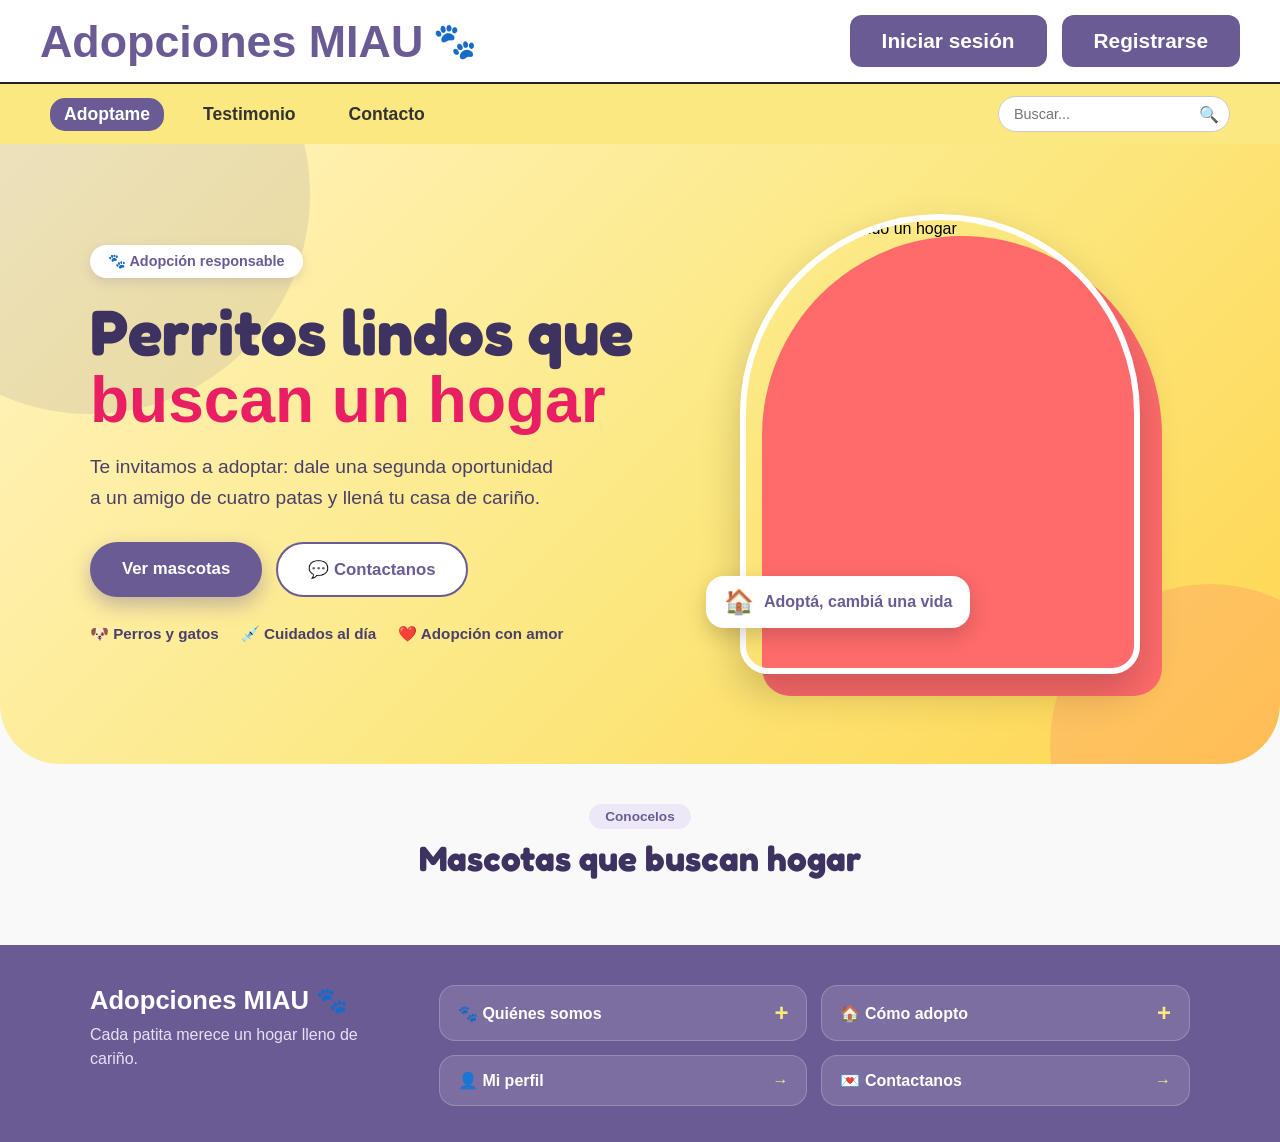
==== commit 582ec1b1: "Mejora de diseño + nuevo footer + nuevos apartados" ====
--- a/index.html
+++ b/index.html
@@ -79,7 +79,7 @@
                 <details class="mini">
                     <summary>🐾 Quiénes somos</summary>
                     <div class="mini-cuerpo">
-                        <p>Somos una comunidad que conecta mascotas que buscan hogar con personas dispuestas a darles uno. Cualquiera puede publicar una mascota o pedir una adopción de forma simple y segura.</p>
+                        <p>Somos un grupo de compañeros que creó esta página con la intención de crear un puente entre la persona que quiere dar en adopción y la persona que quiere adoptar. Pensando a futuro en nuevas mejoras...</p>
                     </div>
                 </details>
                 <details class="mini">
--- a/style.css
+++ b/style.css
@@ -258,97 +258,6 @@
     width: 100%;
 }
 
-/* --- ESTILOS DE LOGIN Y REGISTRO --- */
-.auth-container {
-    flex: 1;
-    display: flex;
-    justify-content: center;
-    align-items: center;
-    padding: 40px 20px;
-}
-
-.auth-card {
-    background-color: #ff6b6b;
-    border-radius: 30px;
-    display: flex;
-    max-width: 800px;
-    width: 100%;
-    overflow: hidden;
-    box-shadow: 0 5px 20px rgba(0,0,0,0.15);
-    padding: 25px;
-    gap: 20px;
-    align-items: center;
-}
-
-.auth-image {
-    flex: 1;
-    display: flex;
-    justify-content: center;
-    align-items: center;
-}
-
-.auth-image img {
-    width: 100%;
-    height: 250px;
-    object-fit: cover;
-    border-radius: 20px;
-}
-
-.auth-form-side {
-    flex: 1;
-    display: flex;
-    flex-direction: column;
-    align-items: center;
-}
-
-.auth-cat-icon {
-    font-size: 2.5rem;
-    margin-bottom: 10px;
-}
-
-.auth-form-side form {
-    width: 100%;
-    display: flex;
-    flex-direction: column;
-}
-
-.auth-form-side label {
-    color: white;
-    font-weight: bold;
-    font-size: 0.9rem;
-    margin-bottom: 4px;
-    display: block;
-    text-align: center;
-}
-
-.auth-form-side input {
-    width: 100%;
-    padding: 8px 12px;
-    border: none;
-    border-radius: 15px;
-    margin-bottom: 12px;
-    outline: none;
-    text-align: center;
-}
-
-.btn-auth-submit {
-    background-color: #6b5b95;
-    color: white;
-    border: none;
-    padding: 10px 20px;
-    border-radius: 15px;
-    font-weight: bold;
-    font-size: 1rem;
-    cursor: pointer;
-    margin-top: 10px;
-    align-self: center;
-    transition: background 0.2s;
-}
-
-.btn-auth-submit:hover {
-    background-color: #55477b;
-}
-
 /* =====================================================================
    NUEVOS ESTILOS: detalle de mascota, publicar, perfil y responsive
    (todo lo de arriba es tu CSS original, sin cambios)
@@ -414,45 +323,6 @@
 .etiqueta-disponible { background: #d4f5dd; color: #1b6b34; }
 .etiqueta-adoptada { background: #e0e0e0; color: #555; }
 
-/* --- Detalle de la mascota --- */
-.detalle-card {
-    display: grid;
-    grid-template-columns: 1fr 1fr;
-    gap: 30px;
-    background: #fff;
-    padding: 25px;
-    border-radius: 20px;
-    box-shadow: 0 4px 15px rgba(0, 0, 0, 0.08);
-}
-.detalle-foto img {
-    width: 100%;
-    max-height: 420px;
-    object-fit: cover;
-    border-radius: 15px;
-}
-.detalle-info h1 { color: #6b5b95; margin-bottom: 10px; }
-.detalle-info h3 { margin-top: 15px; margin-bottom: 5px; }
-.detalle-info p { color: #555; line-height: 1.5; }
-.detalle-datos { list-style: none; margin: 15px 0; }
-.detalle-datos li { padding: 6px 0; border-bottom: 1px solid #eee; }
-.publicado-por { margin-top: 15px; font-size: 0.9rem; }
-
-.btn-adoptar {
-    margin-top: 20px;
-    background: #e91e63;
-    color: #fff;
-    border: none;
-    padding: 14px 28px;
-    border-radius: 15px;
-    font-size: 1.1rem;
-    font-weight: bold;
-    cursor: pointer;
-}
-.btn-adoptar:hover:not(:disabled) { background: #c2185b; }
-.btn-adoptar:disabled { background: #bbb; cursor: not-allowed; }
-
-#seccion-solicitud { max-width: 600px; margin: 30px auto 0; }
-
 /* --- Formulario de publicar --- */
 .form-centrado { max-width: 600px; margin: 0 auto; }
 .fila-doble { display: grid; grid-template-columns: 1fr 1fr; gap: 15px; }
@@ -483,25 +353,6 @@
     border-radius: 12px;
     margin-bottom: 15px;
 }
-
-/* --- Perfil --- */
-.perfil-cabecera {
-    background: #fff;
-    border-radius: 20px;
-    padding: 20px 25px;
-    box-shadow: 0 4px 15px rgba(0, 0, 0, 0.08);
-    margin-bottom: 30px;
-    display: flex;
-    justify-content: space-between;
-    align-items: center;
-    flex-wrap: wrap;
-    gap: 10px;
-}
-.perfil-cabecera h1 { color: #6b5b95; }
-.perfil-cabecera p { color: #666; }
-
-.perfil-seccion { margin-bottom: 35px; }
-.perfil-seccion h2 { color: #6b5b95; margin-bottom: 15px; }
 
 .item-perfil {
     display: flex;
@@ -565,7 +416,6 @@
 /* --- Celulares y pantallas chicas --- */
 @media (max-width: 768px) {
     .layout-two-cols, .detalle-card, .fila-doble { grid-template-columns: 1fr; }
-    .auth-card { flex-direction: column; }
     .header-top { padding: 15px 20px; }
     .header-content { flex-direction: column; gap: 10px; text-align: center; }
     .header-right { flex-wrap: wrap; justify-content: center; }
@@ -1028,7 +878,6 @@
     margin-top: auto;
     background: #6b5b95;
     color: #fff;
-    border-top: 6px solid #fce881;
     padding: 40px 40px 36px;
 }
 .footer-inner {
@@ -1095,4 +944,392 @@
 
 /* --- Retoques --- */
 .btn-hero-principal { border: 2px solid #6b5b95; }
-.form-testimonio .ayuda { margin: 14px 0 0; text-align: center; }+.form-testimonio .ayuda { margin: 14px 0 0; text-align: center; }
+
+/* =====================================================================
+   DISEÑO NUEVO 2: detalle de mascota, solicitud, publicar y perfil
+   ===================================================================== */
+
+/* --- Detalle de la mascota --- */
+.volver {
+    display: inline-block;
+    margin-bottom: 18px;
+    color: #6b5b95;
+    font-weight: bold;
+    text-decoration: none;
+}
+.volver:hover { text-decoration: underline; }
+
+.detalle-card {
+    display: grid;
+    grid-template-columns: 1fr 1.1fr;
+    gap: 40px;
+    background: #fff;
+    padding: 30px;
+    border-radius: 30px;
+    box-shadow: 0 14px 40px rgba(107, 91, 149, 0.15);
+    overflow: hidden;
+}
+.detalle-foto { position: relative; align-self: start; }
+.detalle-foto::before {
+    content: "";
+    position: absolute;
+    inset: 16px -14px -14px 16px;
+    background: #fce881;
+    border-radius: 26px;
+}
+.detalle-foto img {
+    position: relative;
+    display: block;
+    width: 100%;
+    height: 440px;
+    object-fit: cover;
+    border-radius: 26px;
+    border: 5px solid #fff;
+    box-shadow: 0 10px 28px rgba(0, 0, 0, 0.18);
+}
+.detalle-estado { position: absolute; top: 18px; left: 18px; z-index: 1; padding: 6px 16px; font-size: 0.85rem; box-shadow: 0 4px 12px rgba(0, 0, 0, 0.15); }
+
+.detalle-info { min-width: 0; }
+.detalle-especie {
+    display: inline-block;
+    background: #ede8f7;
+    color: #6b5b95;
+    font-weight: bold;
+    font-size: 0.85rem;
+    padding: 5px 16px;
+    border-radius: 999px;
+    margin-bottom: 10px;
+}
+.detalle-info h1 {
+    font-family: 'Fredoka', 'Comic Sans MS', cursive, sans-serif;
+    font-size: 2.8rem;
+    line-height: 1.1;
+    color: #3d3260;
+    margin-bottom: 16px;
+    overflow-wrap: anywhere;
+}
+.detalle-chips, .detalle-salud { display: flex; flex-wrap: wrap; gap: 10px; margin-bottom: 14px; }
+.chip {
+    background: #fff8e7;
+    border: 2px solid #fce881;
+    color: #4a3f6b;
+    font-weight: bold;
+    font-size: 0.92rem;
+    padding: 7px 14px;
+    border-radius: 999px;
+}
+.chip-sexo { text-transform: capitalize; }
+.salud { font-weight: bold; font-size: 0.88rem; padding: 6px 14px; border-radius: 12px; }
+.salud-si { background: #d4f5dd; color: #1b6b34; }
+.salud-no { background: #f0f0f0; color: #777; }
+.detalle-info h3 { margin: 20px 0 8px; color: #6b5b95; font-size: 1.1rem; }
+.detalle-desc {
+    background: #f6f3fb;
+    border-radius: 16px;
+    padding: 16px 18px;
+    color: #555;
+    line-height: 1.65;
+    overflow-wrap: anywhere;
+}
+.detalle-publicador { display: flex; align-items: center; gap: 12px; margin: 20px 0 4px; }
+.detalle-publicador small { display: block; color: #888; font-size: 0.78rem; }
+.detalle-publicador strong { color: #3d3260; overflow-wrap: anywhere; }
+.avatar-mini {
+    width: 42px;
+    height: 42px;
+    flex-shrink: 0;
+    display: flex;
+    align-items: center;
+    justify-content: center;
+    background: #6b5b95;
+    color: #fff;
+    font-weight: bold;
+    font-size: 1.1rem;
+    border-radius: 50%;
+}
+.publicado-por { margin-top: 12px; font-size: 0.9rem; }
+.publicado-por a { color: #6b5b95; font-weight: bold; }
+
+.btn-adoptar {
+    width: 100%;
+    margin-top: 22px;
+    background: linear-gradient(135deg, #e91e63, #ff6b6b);
+    color: #fff;
+    border: none;
+    padding: 17px 28px;
+    border-radius: 16px;
+    font-size: 1.15rem;
+    font-weight: bold;
+    cursor: pointer;
+    box-shadow: 0 8px 20px rgba(233, 30, 99, 0.35);
+    transition: transform 0.2s, box-shadow 0.2s;
+}
+.btn-adoptar:hover:not(:disabled) { transform: translateY(-3px); box-shadow: 0 12px 26px rgba(233, 30, 99, 0.45); }
+.btn-adoptar:disabled { background: #c9c9c9; box-shadow: none; cursor: not-allowed; }
+
+/* Formulario de solicitud (reutiliza la tarjeta de contacto) */
+#seccion-solicitud { max-width: 720px; margin: 40px auto 0; scroll-margin-top: 20px; }
+.solicitud-aviso { font-size: 0.88rem; line-height: 1.5; background: rgba(255, 255, 255, 0.18); padding: 12px 16px; border-radius: 12px; margin: 0 0 20px; }
+
+/* --- Publicar mascota --- */
+.publicar-card {
+    max-width: 720px;
+    margin: 0 auto;
+    background: #fff;
+    border-top: 8px solid #ff6b6b;
+    border-radius: 28px;
+    padding: 38px 42px 42px;
+    box-shadow: 0 14px 40px rgba(107, 91, 149, 0.15);
+}
+.paso { display: flex; align-items: center; gap: 12px; margin: 8px 0 18px; }
+.paso:not(:first-child) { margin-top: 30px; padding-top: 24px; border-top: 1px dashed #e3dcf2; }
+.paso-num {
+    width: 32px;
+    height: 32px;
+    display: flex;
+    align-items: center;
+    justify-content: center;
+    background: #6b5b95;
+    color: #fff;
+    font-weight: bold;
+    border-radius: 50%;
+}
+.paso h3 { color: #3d3260; font-size: 1.2rem; }
+
+.publicar-card label { display: block; font-weight: bold; font-size: 0.9rem; color: #4a3f6b; margin-bottom: 6px; }
+.publicar-card input[type="text"],
+.publicar-card select,
+.publicar-card textarea {
+    width: 100%;
+    padding: 12px 14px;
+    font-size: 1rem;
+    color: #333;
+    background: #fff;
+    border: 2px solid #e6e0f2;
+    border-radius: 14px;
+    margin-bottom: 16px;
+    outline: none;
+    transition: border-color 0.2s, box-shadow 0.2s;
+}
+.publicar-card input:focus, .publicar-card select:focus, .publicar-card textarea:focus {
+    border-color: #6b5b95;
+    box-shadow: 0 0 0 4px rgba(107, 91, 149, 0.15);
+}
+.publicar-card textarea { resize: vertical; min-height: 110px; }
+
+.checks-fila { display: grid; grid-template-columns: 1fr 1fr; gap: 14px; }
+.publicar-card .check-group {
+    margin: 0;
+    background: #f6f3fb;
+    border: 2px solid #e6e0f2;
+    border-radius: 14px;
+    padding: 13px 16px;
+    transition: border-color 0.2s, background 0.2s;
+}
+.publicar-card .check-group:has(input:checked) { background: #fff8e7; border-color: #fce881; }
+.publicar-card .check-group input { width: 20px; height: 20px; margin: 0 10px 0 0; accent-color: #6b5b95; cursor: pointer; }
+.publicar-card .check-group label { margin: 0; cursor: pointer; flex: 1; }
+
+.zona-foto { background: #faf8ff; border: 2px dashed #c9bfe6; border-radius: 18px; padding: 20px; }
+.zona-foto .form-group:last-of-type input { margin-bottom: 4px; }
+.publicar-card input[type="file"] { width: 100%; font-size: 0.9rem; color: #555; margin-bottom: 4px; }
+.publicar-card input[type="file"]::file-selector-button {
+    background: #6b5b95;
+    color: #fff;
+    border: none;
+    padding: 9px 18px;
+    border-radius: 999px;
+    font-weight: bold;
+    cursor: pointer;
+    margin-right: 12px;
+}
+.publicar-card input[type="file"]::file-selector-button:hover { background: #55477b; }
+.publicar-card .separador-o { color: #9a8fc0; margin: 6px 0 10px; }
+.publicar-card .ayuda { color: #777; margin: 8px 0 0; font-size: 0.82rem; }
+.publicar-card .vista-previa { margin: 18px 0 0; max-height: 260px; border: 4px solid #fff; box-shadow: 0 6px 18px rgba(0, 0, 0, 0.18); }
+.publicar-card .btn-contacto { margin-top: 26px; }
+
+/* --- Perfil --- */
+.perfil-cabecera {
+    background: linear-gradient(135deg, #6b5b95 0%, #8b78c0 100%);
+    border-radius: 28px;
+    padding: 28px 32px;
+    box-shadow: 0 14px 36px rgba(107, 91, 149, 0.35);
+    margin-bottom: 36px;
+    display: flex;
+    justify-content: space-between;
+    align-items: center;
+    flex-wrap: wrap;
+    gap: 16px;
+}
+.perfil-id { display: flex; align-items: center; gap: 18px; min-width: 0; }
+.perfil-avatar {
+    width: 74px;
+    height: 74px;
+    flex-shrink: 0;
+    display: flex;
+    align-items: center;
+    justify-content: center;
+    background: #fce881;
+    color: #4b3f72;
+    font-family: 'Fredoka', 'Comic Sans MS', cursive, sans-serif;
+    font-size: 2.2rem;
+    font-weight: 700;
+    border-radius: 50%;
+    border: 4px solid #fff;
+    box-shadow: 0 6px 16px rgba(0, 0, 0, 0.2);
+}
+.perfil-cabecera h1 { font-family: 'Fredoka', 'Comic Sans MS', cursive, sans-serif; color: #fff; font-size: 2rem; overflow-wrap: anywhere; }
+.perfil-cabecera p { color: #e7e1f5; overflow-wrap: anywhere; }
+.perfil-cabecera .btn-link { background: #fce881; color: #4b3f72; padding: 12px 20px; font-size: 0.95rem; }
+.perfil-cabecera .btn-link:hover { background: #fbc02d; }
+
+.perfil-seccion { margin-bottom: 40px; }
+.perfil-seccion h2 {
+    display: flex;
+    align-items: center;
+    gap: 10px;
+    color: #3d3260;
+    font-size: 1.4rem;
+    margin-bottom: 18px;
+    padding-left: 14px;
+    border-left: 6px solid #fce881;
+}
+
+.form-datos {
+    max-width: none;
+    display: grid;
+    grid-template-columns: 1fr 1fr;
+    gap: 4px 20px;
+    border-top: 6px solid #ff6b6b;
+    border-radius: 24px;
+    padding: 28px 30px 30px;
+}
+.campo-ancho { grid-column: 1 / -1; }
+.form-datos label { color: #4a3f6b; }
+.form-datos input { border: 2px solid #e6e0f2; padding: 12px 14px; outline: none; transition: border-color 0.2s, box-shadow 0.2s; }
+.form-datos input:focus { border-color: #6b5b95; box-shadow: 0 0 0 4px rgba(107, 91, 149, 0.15); }
+.form-datos-sub { background: #f6f3fb; color: #6b5b95; font-weight: bold; font-size: 0.9rem; padding: 10px 14px; border-radius: 12px; margin: 4px 0 14px; }
+.form-datos .btn-contacto { margin-top: 6px; }
+
+.item-perfil { border-left: 6px solid #fce881; border-radius: 18px; padding: 14px; transition: transform 0.2s, box-shadow 0.2s; }
+.item-perfil:hover { transform: translateY(-2px); box-shadow: 0 8px 20px rgba(107, 91, 149, 0.15); }
+.vacio { border: 2px dashed #d9d0ee; background: #faf8ff; text-align: center; padding: 24px; }
+.vacio a { color: #6b5b95; font-weight: bold; }
+
+@media (max-width: 768px) {
+    .detalle-card { padding: 20px; gap: 30px; }
+    .detalle-foto img { height: 300px; }
+    .detalle-info h1 { font-size: 2.2rem; }
+    .publicar-card { padding: 28px 20px 32px; }
+    .checks-fila { grid-template-columns: 1fr; }
+    .perfil-cabecera { padding: 22px 20px; }
+    .form-datos { grid-template-columns: 1fr; padding: 22px 20px; }
+}
+
+/* =====================================================================
+   DISEÑO NUEVO 3: inicio de sesión y registro
+   ===================================================================== */
+.auth-body { background: linear-gradient(180deg, #fff8e7 0%, #f9f9f9 60%); }
+.auth-container { flex: 1; display: flex; justify-content: center; align-items: center; padding: 50px 20px; }
+
+.auth-card {
+    display: grid;
+    grid-template-columns: 1fr 1.05fr;
+    width: 100%;
+    max-width: 940px;
+    background: #fff;
+    border-radius: 32px;
+    overflow: hidden;
+    box-shadow: 0 22px 55px rgba(107, 91, 149, 0.25);
+}
+
+/* Lado izquierdo: foto con texto */
+.auth-lado { position: relative; min-height: 560px; display: flex; align-items: flex-end; color: #fff; }
+.auth-lado img { position: absolute; inset: 0; width: 100%; height: 100%; object-fit: cover; }
+.auth-lado::after {
+    content: "";
+    position: absolute;
+    inset: 0;
+    background: linear-gradient(180deg, rgba(75, 63, 114, 0.15) 0%, rgba(75, 63, 114, 0.92) 100%);
+}
+.auth-lado-texto { position: relative; z-index: 1; padding: 34px; }
+.auth-pill {
+    display: inline-block;
+    background: #fce881;
+    color: #4b3f72;
+    font-weight: bold;
+    font-size: 0.85rem;
+    padding: 6px 16px;
+    border-radius: 999px;
+    margin-bottom: 14px;
+}
+.auth-lado h2 { font-family: 'Fredoka', 'Comic Sans MS', cursive, sans-serif; font-size: 2.2rem; line-height: 1.1; margin-bottom: 10px; }
+.auth-lado p { line-height: 1.55; color: #ece7f7; margin-bottom: 14px; }
+.auth-lado ul { list-style: none; display: grid; gap: 6px; font-weight: bold; font-size: 0.95rem; }
+
+/* Lado derecho: formulario */
+.auth-form-side { display: flex; flex-direction: column; justify-content: center; padding: 44px 46px; }
+.auth-cat-icon {
+    width: 60px;
+    height: 60px;
+    display: flex;
+    align-items: center;
+    justify-content: center;
+    background: #fff8e7;
+    border: 3px solid #fce881;
+    border-radius: 50%;
+    font-size: 1.9rem;
+    margin-bottom: 14px;
+}
+.auth-titulo { font-family: 'Fredoka', 'Comic Sans MS', cursive, sans-serif; font-size: 2.3rem; color: #3d3260; line-height: 1.1; }
+.auth-sub { color: #777; margin: 6px 0 24px; }
+.auth-form-side form { width: 100%; display: flex; flex-direction: column; }
+.auth-form-side label { display: block; text-align: left; color: #4a3f6b; font-weight: bold; font-size: 0.9rem; margin-bottom: 6px; }
+.auth-form-side input {
+    width: 100%;
+    padding: 13px 15px;
+    font-size: 1rem;
+    color: #333;
+    text-align: left;
+    background: #fff;
+    border: 2px solid #e6e0f2;
+    border-radius: 14px;
+    margin-bottom: 16px;
+    outline: none;
+    transition: border-color 0.2s, box-shadow 0.2s;
+}
+.auth-form-side input:focus { border-color: #6b5b95; box-shadow: 0 0 0 4px rgba(107, 91, 149, 0.15); }
+.auth-form-side .fila-doble { gap: 14px; }
+
+.btn-auth-submit {
+    width: 100%;
+    align-self: stretch;
+    margin-top: 6px;
+    padding: 15px;
+    font-size: 1.1rem;
+    font-weight: bold;
+    color: #fff;
+    background: #6b5b95;
+    border: none;
+    border-radius: 16px;
+    cursor: pointer;
+    box-shadow: 0 8px 20px rgba(107, 91, 149, 0.35);
+    transition: background 0.2s, transform 0.2s;
+}
+.btn-auth-submit:hover { background: #55477b; transform: translateY(-2px); }
+.btn-auth-submit:disabled { opacity: 0.6; cursor: wait; }
+.auth-link { text-align: center; color: #777; font-size: 0.92rem; margin-top: 18px; }
+.auth-link a { color: #e91e63; font-weight: bold; text-decoration: none; }
+.auth-link a:hover { text-decoration: underline; }
+
+@media (max-width: 768px) {
+    .auth-container { padding: 30px 16px; }
+    .auth-card { grid-template-columns: 1fr; }
+    .auth-lado { min-height: 230px; }
+    .auth-lado-texto { padding: 24px; }
+    .auth-lado h2 { font-size: 1.7rem; }
+    .auth-lado ul { display: none; }
+    .auth-form-side { padding: 30px 22px; }
+}
